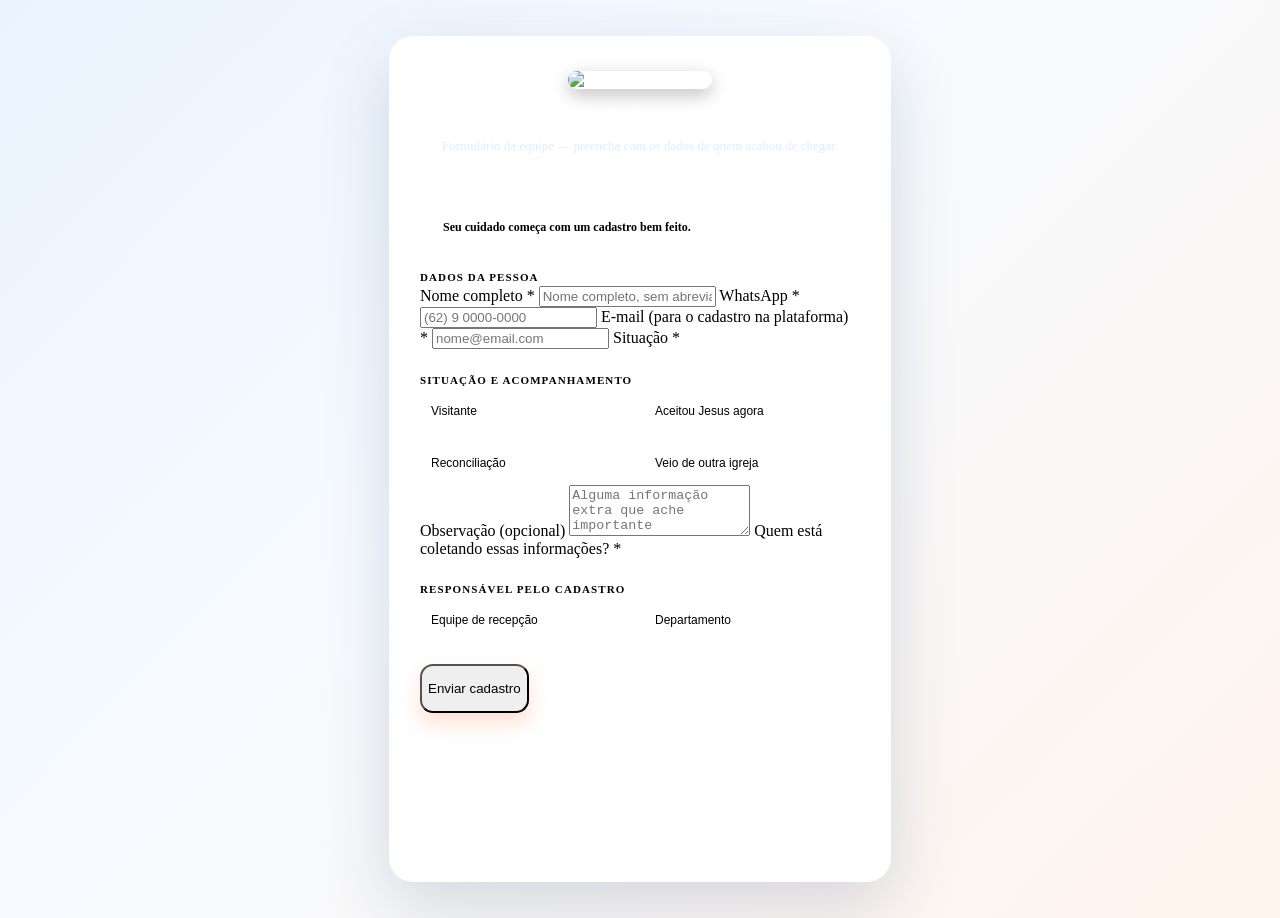
==== cadastro.html @ f59dc54d "Melhora visual do cadastro e painel" ====
<!DOCTYPE html>
<html lang="pt-BR">
<head>
<meta charset="UTF-8">
<meta name="viewport" content="width=device-width, initial-scale=1.0">
<title>Cadastro — AD Rio Verde</title>
<link rel="preconnect" href="https://fonts.googleapis.com">
<link href="https://fonts.googleapis.com/css2?family=Sora:wght@600;700;800&family=Inter:wght@400;500;600;700&display=swap" rel="stylesheet">
<link rel="stylesheet" href="https://cdnjs.cloudflare.com/ajax/libs/tabler-icons/2.44.0/iconfont/tabler-icons.min.css">
<link rel="stylesheet" href="styles.css">
<style>
  body{display:flex;justify-content:center;background:linear-gradient(135deg,#eaf3ff 0%,#f7fbff 42%,#fff4ed 100%);padding:28px 16px;}
  .wrap{max-width:500px;width:100%;min-height:calc(100vh - 56px);background:#fff;border:1px solid rgba(255,255,255,.86);border-radius:24px;overflow:hidden;box-shadow:0 24px 70px rgba(10,45,89,.16);}
  .hero{
    background:linear-gradient(145deg,#082d5b 0%,var(--blue-600) 55%,#218dea 100%);
    padding:34px 30px 27px;color:#fff;text-align:center;position:relative;overflow:hidden;
  }
  .hero:before,.hero:after{content:'';position:absolute;border-radius:50%;background:rgba(255,255,255,.09);pointer-events:none;}
  .hero:before{width:220px;height:220px;right:-105px;top:-115px}.hero:after{width:145px;height:145px;left:-78px;bottom:-105px}
  .hero > *{position:relative;z-index:1}
  .hero img{width:56px;height:56px;border-radius:16px;margin-bottom:14px;box-shadow:0 6px 18px rgba(0,0,0,.25);}
  .hero h1{font-size:22px;margin:0 0 7px;font-weight:800;letter-spacing:-.03em;}
  .hero p{margin:0;font-size:13px;color:#DCEEFF;line-height:1.5;}
  .form-area{padding:26px 30px 34px;}
  .form-intro{display:flex;align-items:center;gap:10px;padding:11px 13px;border-radius:12px;background:var(--blue-50);color:var(--blue-700);font-size:12px;font-weight:600;margin-bottom:22px;}.form-intro i{font-size:18px;color:var(--blue-500)}
  .form-section{font-size:11px;font-weight:800;letter-spacing:.1em;text-transform:uppercase;color:var(--blue-600);margin:25px 0 3px;display:flex;align-items:center;gap:8px;}.form-section:after{content:'';height:1px;background:var(--line);flex:1}
  .conditional{border-left:3px solid var(--blue-400);padding:2px 0 2px 13px;margin-top:12px;background:linear-gradient(90deg,var(--blue-50),transparent);border-radius:2px;}
  .success{display:none;text-align:center;padding:60px 26px;}
  .success .ic{
    width:74px;height:74px;border-radius:50%;background:var(--green-100);color:var(--green);
    display:flex;align-items:center;justify-content:center;font-size:34px;margin:0 auto 18px;
  }
  .success h2{margin:0 0 8px;font-size:22px;}
  .success p{color:var(--muted);font-size:13.5px;margin:0 0 24px;}
  .seg{display:grid;grid-template-columns:repeat(2,minmax(0,1fr));gap:8px;background:transparent;padding:0;}
  .seg button{min-height:44px;justify-content:flex-start;text-align:left;background:#fff;border:1px solid var(--line);color:var(--ink-soft);box-shadow:none;font-size:12px;padding:9px 11px;}.seg button:hover{border-color:var(--blue-400);background:var(--blue-50)}.seg button.active{background:var(--blue-600);border-color:var(--blue-600);color:#fff;box-shadow:0 6px 14px rgba(11,79,168,.2)}
  .field-row-2{gap:12px}.field-row-2 > div{min-width:0}.form-area .btn-ember{min-height:49px;border-radius:13px;box-shadow:0 10px 20px rgba(255,122,61,.24)}
  @media(max-width:560px){body{padding:0;background:#fff}.wrap{min-height:100vh;border-radius:0;border:0;box-shadow:none}.hero{padding:30px 24px 25px}.form-area{padding:23px 20px 32px}.seg{grid-template-columns:1fr}.field-row-2{grid-template-columns:1fr}}
</style>
</head>
<body>
<div class="wrap">
  <div id="formScreen">
    <div class="hero">
      <img src="assets/logo-mark.png" alt="Logo AD Rio Verde">
      <h1>Jornada de recepção</h1>
      <p>Formulário da equipe — preencha com os dados de quem acabou de chegar.</p>
    </div>
    <div class="form-area">
      <div class="form-intro"><i class="ti ti-heart-handshake"></i><span>Seu cuidado começa com um cadastro bem feito.</span></div>
      <div class="form-section">Dados da pessoa</div>
      <label>Nome completo *</label>
      <input type="text" id="nome" placeholder="Nome completo, sem abreviar">
      <label>WhatsApp *</label>
      <input type="tel" id="telefone" placeholder="(62) 9 0000-0000">
      <label>E-mail (para o cadastro na plataforma) *</label>
      <input type="email" id="email" placeholder="nome@email.com">
      <label>Situação *</label>
      <div class="form-section">Situação e acompanhamento</div>
      <div class="seg" id="categoriaSeg">
        <button type="button" data-v="visitante" onclick="setCategoria(this)">Visitante</button>
        <button type="button" data-v="convertido" onclick="setCategoria(this)">Aceitou Jesus agora</button>
        <button type="button" data-v="reconciliado" onclick="setCategoria(this)">Reconciliação</button>
        <button type="button" data-v="novo_membro" onclick="setCategoria(this)">Veio de outra igreja</button>
      </div>
      <div id="wrapComum" style="display:none">
        <div class="field-row-2">
          <div>
            <label>Bairro *</label>
            <input type="text" id="bairro" placeholder="Qual bairro">
          </div>
          <div>
            <label>Idade *</label>
            <input type="number" id="idade" placeholder="Anos" min="0">
          </div>
        </div>
        <label>Estado civil *</label>
        <select id="estadoCivil" onchange="toggleConjugeCampo()">
          <option value="">Selecione</option>
          <option>Solteiro(a)</option>
          <option>Casado(a)</option>
          <option>Divorciado(a)</option>
          <option>Viúvo(a)</option>
        </select>
        <div id="wrapConjuge" style="display:none">
          <label>Nome do cônjuge *</label>
          <input type="text" id="nomeConjuge" placeholder="Nome completo do(a) cônjuge">
        </div>
      </div>
      <div id="wrapReconciliado" style="display:none">
        <label>Em qual igreja aceitou Jesus pela primeira vez? *</label>
        <input type="text" id="igrejaAnterior" placeholder="Nome da igreja">
      </div>
      <div id="wrapNovoMembro" style="display:none">
        <label>Tem carta de transferência? *</label>
        <div class="seg" id="segCarta">
          <button type="button" data-v="Sim" onclick="setSeg('segCarta','temCarta',this)">Sim</button>
          <button type="button" data-v="Não" onclick="setSeg('segCarta','temCarta',this)">Não</button>
        </div>
        <input type="hidden" id="temCarta">
        <div id="wrapFuncao" class="conditional" style="display:none">
          <label>Exercia alguma função ministerial? *</label>
          <input type="text" id="funcaoMinisterial" placeholder="Obreiro, diácono, pastor...">
        </div>
      </div>
      <div id="wrapVisitante" style="display:none">
        <label>Gostaria de participar de um Grupo de Crescimento? *</label>
        <div class="seg" id="segGC">
          <button type="button" data-v="Sim" onclick="setSeg('segGC','quisGC',this)">Sim</button>
          <button type="button" data-v="Não" onclick="setSeg('segGC','quisGC',this)">Não</button>
        </div>
        <input type="hidden" id="quisGC">
      </div>
      <label>Observação (opcional)</label>
      <textarea id="notas" rows="3" placeholder="Alguma informação extra que ache importante registrar..."></textarea>
      <label>Quem está coletando essas informações? *</label>
      <div class="form-section">Responsável pelo cadastro</div>
      <div class="seg" id="segColeta">
        <button type="button" data-v="Equipe de recepção" onclick="setColeta(this)">Equipe de recepção</button>
        <button type="button" data-v="Departamento" onclick="setColeta(this)">Departamento</button>
      </div>
      <input type="hidden" id="quemColeta">
      <div id="wrapDepartamento" class="conditional" style="display:none">
        <label>Qual departamento? *</label>
        <select id="departamento">
          <option value="">Selecione</option>
        </select>
      </div>
      <button class="btn-ember block" style="margin-top:22px" onclick="enviar()">
        <i class="ti ti-send"></i>Enviar cadastro
      </button>
    </div>
  </div>
  <div class="success" id="successScreen">
    <div class="ic"><i class="ti ti-check"></i></div>
    <h2>Cadastro enviado!</h2>
    <p>A pessoa já entrou na jornada certinha.</p>
    <button class="btn-primary block" onclick="novoCadastro()"><i class="ti ti-user-plus"></i>Cadastrar outra pessoa</button>
  </div>
</div>
<div class="toast" id="toast"></div>
<script src="store.js"></script>
<script>
var categoriaAtual = null;
(function(){
  var sel = document.getElementById('departamento');
  var depts = Store.getDepartamentos();
  depts.forEach(function(d){
    var opt = document.createElement('option');
    opt.value = d;
    opt.textContent = d;
    sel.appendChild(opt);
  });
})();
function showToast(msg){
  var t = document.getElementById('toast');
  t.textContent = msg; t.classList.add('show');
  setTimeout(function(){ t.classList.remove('show'); }, 2600);
}
function toggleConjugeCampo(){
  var estadoCivil = document.getElementById('estadoCivil').value;
  var wrap = document.getElementById('wrapConjuge');
  var input = document.getElementById('nomeConjuge');
  var mostrar = estadoCivil === 'Casado(a)';
  wrap.style.display = mostrar ? 'block' : 'none';
  if(!mostrar){ input.value = ''; }
}
function setCategoria(btn){
  document.querySelectorAll('#categoriaSeg button').forEach(function(b){ b.classList.remove('active'); });
  btn.classList.add('active');
  categoriaAtual = btn.dataset.v;
  document.getElementById('wrapComum').style.display = 'block';
  document.getElementById('wrapReconciliado').style.display = categoriaAtual === 'reconciliado' ? 'block' : 'none';
  document.getElementById('wrapNovoMembro').style.display = categoriaAtual === 'novo_membro' ? 'block' : 'none';
  document.getElementById('wrapVisitante').style.display = categoriaAtual === 'visitante' ? 'block' : 'none';
}
function setSeg(groupId, hiddenId, btn){
  document.querySelectorAll('#' + groupId + ' button').forEach(function(b){ b.classList.remove('active'); });
  btn.classList.add('active');
  document.getElementById(hiddenId).value = btn.dataset.v;
  if(hiddenId === 'temCarta'){
    document.getElementById('wrapFuncao').style.display = btn.dataset.v === 'Sim' ? 'block' : 'none';
  }
}
function setColeta(btn){
  document.querySelectorAll('#segColeta button').forEach(function(b){ b.classList.remove('active'); });
  btn.classList.add('active');
  document.getElementById('quemColeta').value = btn.dataset.v;
  document.getElementById('wrapDepartamento').style.display = btn.dataset.v === 'Departamento' ? 'block' : 'none';
}
function enviar(){
  var nome = document.getElementById('nome').value.trim();
  if(!nome){ showToast('Preencha o nome completo.'); return; }
  var telefone = document.getElementById('telefone').value.trim();
  if(!telefone){ showToast('Preencha o WhatsApp.'); return; }
  var email = document.getElementById('email').value.trim();
  if(!email){ showToast('Preencha o e-mail.'); return; }
  if(!categoriaAtual){ showToast('Escolha a situação da pessoa.'); return; }
  var bairro = document.getElementById('bairro').value.trim();
  if(!bairro){ showToast('Preencha o bairro.'); return; }
  var idade = document.getElementById('idade').value.trim();
  if(!idade){ showToast('Preencha a idade.'); return; }
  var estadoCivil = document.getElementById('estadoCivil').value;
  if(!estadoCivil){ showToast('Selecione o estado civil.'); return; }
  var nomeConjuge = document.getElementById('nomeConjuge').value.trim();
  if(estadoCivil === 'Casado(a)' && !nomeConjuge){ showToast('Digite o nome do cônjuge.'); return; }
  if(categoriaAtual === 'reconciliado'){
    var igreja = document.getElementById('igrejaAnterior').value.trim();
    if(!igreja){ showToast('Preencha em qual igreja aceitou Jesus.'); return; }
  }
  if(categoriaAtual === 'novo_membro'){
    var temCarta = document.getElementById('temCarta').value;
    if(!temCarta){ showToast('Selecione se tem carta de transferência.'); return; }
    if(temCarta === 'Sim'){
      var funcao = document.getElementById('funcaoMinisterial').value.trim();
      if(!funcao){ showToast('Preencha a função ministerial.'); return; }
    }
  }
  if(categoriaAtual === 'visitante'){
    var quisGC = document.getElementById('quisGC').value;
    if(!quisGC){ showToast('Selecione se gostaria de participar de um GC.'); return; }
  }
  var quemColeta = document.getElementById('quemColeta').value;
  if(!quemColeta){ showToast('Selecione quem está coletando as informações.'); return; }
  if(quemColeta === 'Departamento'){
    var depto = document.getElementById('departamento').value;
    if(!depto){ showToast('Selecione o departamento.'); return; }
  }
  Store.addPerson({
    nome: nome,
    telefone: telefone,
    email: email,
    bairro: bairro,
    idade: idade,
    estadoCivil: estadoCivil,
    nomeConjuge: nomeConjuge,
    igrejaAnterior: document.getElementById('igrejaAnterior').value.trim(),
    temCarta: document.getElementById('temCarta').value,
    funcaoMinisterial: document.getElementById('funcaoMinisterial').value.trim(),
    quisGC: document.getElementById('quisGC').value,
    notas: document.getElementById('notas').value.trim(),
    quemColeta: quemColeta,
    departamento: document.getElementById('departamento').value,
    stage: categoriaAtual
  });
  document.getElementById('formScreen').style.display = 'none';
  document.getElementById('successScreen').style.display = 'block';
}
function novoCadastro(){
  var ids = ['nome','telefone','email','bairro','idade','igrejaAnterior','funcaoMinisterial','notas'];
  ids.forEach(function(id){ document.getElementById(id).value = ''; });
  document.getElementById('estadoCivil').value = '';
  document.getElementById('nomeConjuge').value = '';
  document.getElementById('temCarta').value = '';
  document.getElementById('quisGC').value = '';
  document.getElementById('quemColeta').value = '';
  document.getElementById('departamento').value = '';
  categoriaAtual = null;
  document.querySelectorAll('.seg button').forEach(function(b){ b.classList.remove('active'); });
  var wraps = ['wrapComum','wrapConjuge','wrapReconciliado','wrapNovoMembro','wrapVisitante','wrapFuncao','wrapDepartamento'];
  wraps.forEach(function(id){ document.getElementById(id).style.display = 'none'; });
  document.getElementById('successScreen').style.display = 'none';
  document.getElementById('formScreen').style.display = 'block';
}
</script>
</body>
</html>
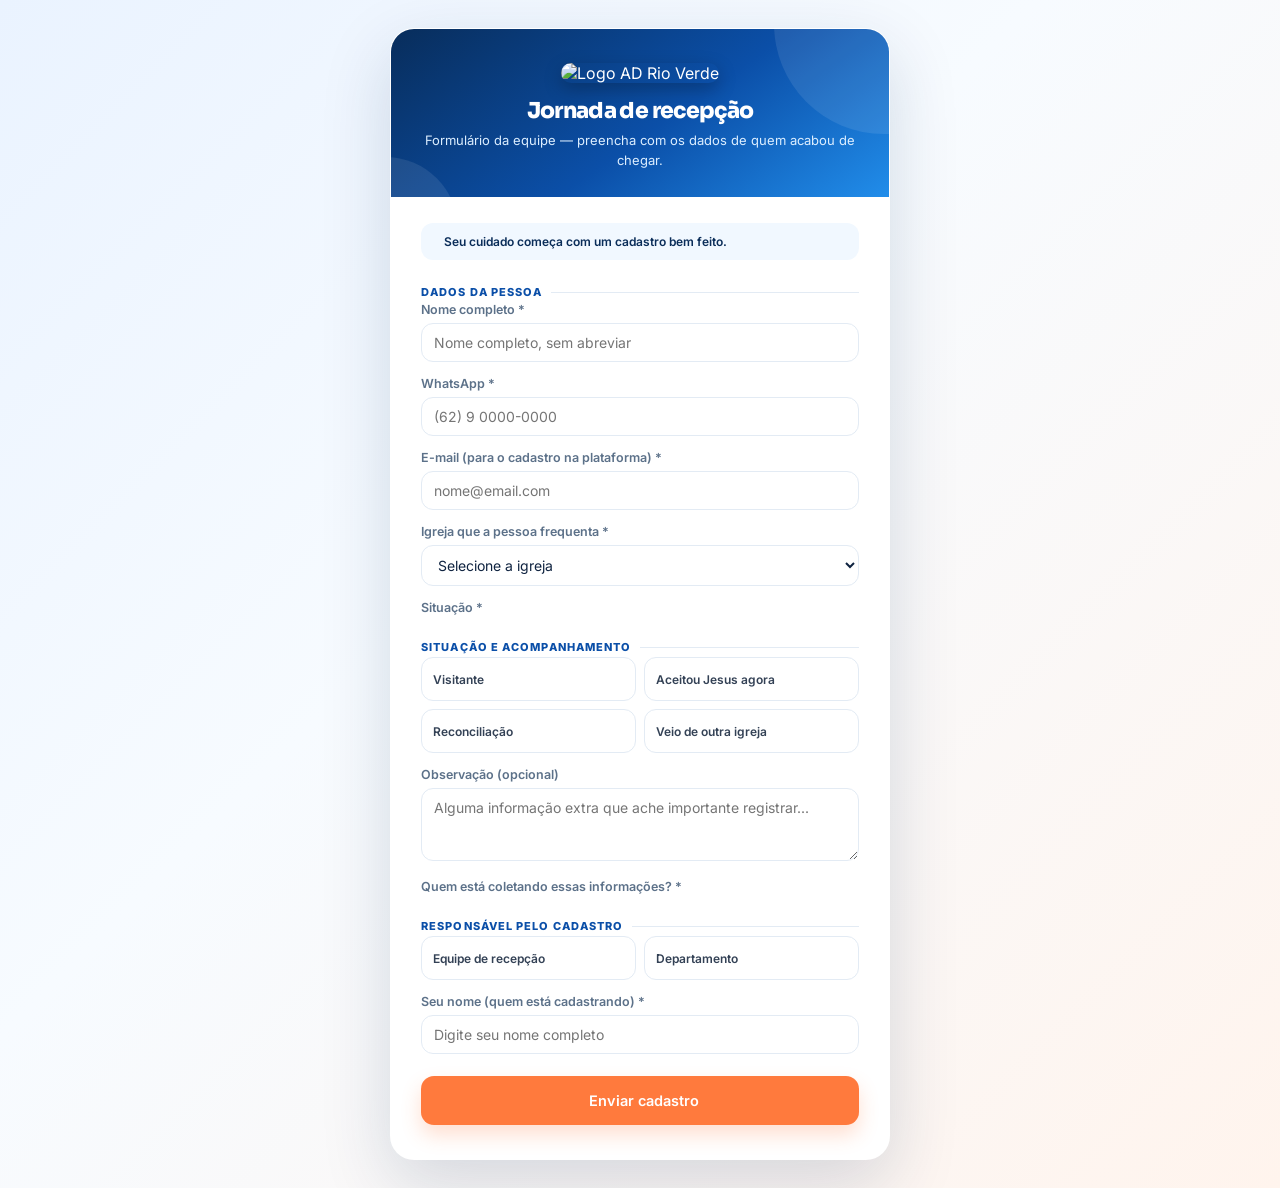
==== commit d04d8705: "Adiciona igreja, cadastrador e exportacao do painel" ====
--- a/cadastro.html
+++ b/cadastro.html
@@ -55,6 +55,53 @@
       <input type="tel" id="telefone" placeholder="(62) 9 0000-0000">
       <label>E-mail (para o cadastro na plataforma) *</label>
       <input type="email" id="email" placeholder="nome@email.com">
+      <label>Igreja que a pessoa frequenta *</label>
+      <select id="congregacao">
+        <option value="">Selecione a igreja</option>
+        <option value="36034">AD | Amorinópolis</option>
+        <option value="36026">AD | Aragarças</option>
+        <option value="36035">AD | Arenópolis</option>
+        <option value="36036">AD | Barra do Garças</option>
+        <option value="36037">AD | Betel</option>
+        <option value="36038">AD | Boa Vista</option>
+        <option value="36039">AD | Bom Jardim</option>
+        <option value="36040">AD | Caiapônia</option>
+        <option value="36041">AD | Canaã</option>
+        <option value="36042">AD | Céu Azul/Girassol</option>
+        <option value="36043">AD | Dona Ilza</option>
+        <option value="36044">AD | Doverlândia</option>
+        <option value="36045">AD | Gameleira 1</option>
+        <option value="36046">AD | Genoveva</option>
+        <option value="36047">AD | Jardim Adriana</option>
+        <option value="36027">AD | Jardim Floresta</option>
+        <option value="36048">AD | Jardim Helena</option>
+        <option value="36049">AD | Lage</option>
+        <option value="36050">AD | Laranjeiras</option>
+        <option value="36051">AD | Maranata</option>
+        <option value="36052">AD | Mariana</option>
+        <option value="36053">AD | Montividu</option>
+        <option value="36054">AD | Morada do Sol</option>
+        <option value="36028">AD | Palestina</option>
+        <option value="36055">AD | Paulo Campos</option>
+        <option value="36056">AD | Piranhas</option>
+        <option value="36057">AD | Planalto Verde</option>
+        <option value="36015">AD | Pontal dos Buritis</option>
+        <option value="36016">AD | Popular</option>
+        <option value="36017">AD | Primavera</option>
+        <option value="36018">AD | Promissão</option>
+        <option value="36019">AD | Recanto do Bosque</option>
+        <option value="36020">AD | Riverlândia</option>
+        <option value="36021">AD | Rondonópolis</option>
+        <option value="36029">AD | Santo Agostinho</option>
+        <option value="36022">AD | Santo Antônio da Barra</option>
+        <option value="36014">AD | Sede</option>
+        <option value="36023">AD | Serra Dourada</option>
+        <option value="36024">AD | Vaianópolis</option>
+        <option value="36025">AD | Veneza</option>
+        <option value="36030">AD | Vila Borges</option>
+        <option value="36031">AD | Vila Maria</option>
+        <option value="36032">AD | Vila Olinda</option>
+      </select>
       <label>Situação *</label>
       <div class="form-section">Situação e acompanhamento</div>
       <div class="seg" id="categoriaSeg">
@@ -120,6 +167,8 @@
         <button type="button" data-v="Departamento" onclick="setColeta(this)">Departamento</button>
       </div>
       <input type="hidden" id="quemColeta">
+      <label>Seu nome (quem está cadastrando) *</label>
+      <input type="text" id="nomeCadastrador" placeholder="Digite seu nome completo">
       <div id="wrapDepartamento" class="conditional" style="display:none">
         <label>Qual departamento? *</label>
         <select id="departamento">
@@ -195,6 +244,8 @@
   if(!telefone){ showToast('Preencha o WhatsApp.'); return; }
   var email = document.getElementById('email').value.trim();
   if(!email){ showToast('Preencha o e-mail.'); return; }
+  var congregacao = document.getElementById('congregacao').value;
+  if(!congregacao){ showToast('Selecione a igreja que a pessoa frequenta.'); return; }
   if(!categoriaAtual){ showToast('Escolha a situação da pessoa.'); return; }
   var bairro = document.getElementById('bairro').value.trim();
   if(!bairro){ showToast('Preencha o bairro.'); return; }
@@ -226,10 +277,13 @@
     var depto = document.getElementById('departamento').value;
     if(!depto){ showToast('Selecione o departamento.'); return; }
   }
+  var nomeCadastrador = document.getElementById('nomeCadastrador').value.trim();
+  if(!nomeCadastrador){ showToast('Digite o nome de quem está cadastrando.'); return; }
   Store.addPerson({
     nome: nome,
     telefone: telefone,
     email: email,
+    congregacao: congregacao,
     bairro: bairro,
     idade: idade,
     estadoCivil: estadoCivil,
@@ -239,6 +293,7 @@
     funcaoMinisterial: document.getElementById('funcaoMinisterial').value.trim(),
     quisGC: document.getElementById('quisGC').value,
     notas: document.getElementById('notas').value.trim(),
+    nomeCadastrador: nomeCadastrador,
     quemColeta: quemColeta,
     departamento: document.getElementById('departamento').value,
     stage: categoriaAtual
@@ -247,8 +302,9 @@
   document.getElementById('successScreen').style.display = 'block';
 }
 function novoCadastro(){
-  var ids = ['nome','telefone','email','bairro','idade','igrejaAnterior','funcaoMinisterial','notas'];
+  var ids = ['nome','telefone','email','bairro','idade','igrejaAnterior','funcaoMinisterial','notas','nomeCadastrador'];
   ids.forEach(function(id){ document.getElementById(id).value = ''; });
+  document.getElementById('congregacao').value = '';
   document.getElementById('estadoCivil').value = '';
   document.getElementById('nomeConjuge').value = '';
   document.getElementById('temCarta').value = '';
--- a/styles.css
+++ b/styles.css
@@ -0,0 +1,1403 @@
+:root {
+  --blue-700: #0A2D59;
+  --blue-600: #0B4FA8;
+  --blue-500: #1279E6;
+  --blue-400: #2CA0FF;
+  --blue-100: #DCEEFF;
+  --blue-50: #F1F8FF;
+  --ember: #FF7A3D;
+  --ember-dark: #C85423;
+  --ember-100: #FFE7DA;
+  --green: #1E9E6B;
+  --green-dark: #146c48;
+  --green-100: #DEF5EA;
+  --ink: #0F2340;
+  --ink-soft: #334155;
+  --muted: #5C7189;
+  --muted-soft: #94a3b8;
+  --line: #E3EBF4;
+  --line-soft: #f1f5f9;
+  --bg: #F5F8FC;
+  --card: #FFFFFF;
+
+  /* Modificadores de elevação e bordas */
+  --r-sm: 8px;
+  --r-md: 12px;
+  --r-lg: 16px;
+  --shadow-xs: 0 2px 4px rgba(15, 35, 64, 0.03);
+  --shadow-sm: 0 6px 16px rgba(15, 35, 64, 0.06);
+  --shadow-lg: 0 16px 32px rgba(15, 35, 64, 0.12);
+  --ease: cubic-bezier(0.16, 1, 0.3, 1);
+}
+
+* {
+  box-sizing: border-box;
+}
+
+body {
+  margin: 0;
+  background: var(--bg);
+  color: var(--ink);
+  font-family: 'Inter', -apple-system, BlinkMacSystemFont, sans-serif;
+  -webkit-font-smoothing: antialiased;
+}
+
+h1, h2, h3, h4, .display {
+  font-family: 'Sora', sans-serif;
+}
+
+a {
+  color: inherit;
+  text-decoration: none;
+}
+
+/* Base de Botões */
+button {
+  font-family: 'Inter', sans-serif;
+  font-weight: 600;
+  font-size: 13.5px;
+  border-radius: var(--r-md);
+  border: 1px solid transparent;
+  padding: 9px 14px;
+  cursor: pointer;
+  display: inline-flex;
+  align-items: center;
+  justify-content: center;
+  gap: 7px;
+  transition: transform 0.08s var(--ease), opacity 0.15s var(--ease), box-shadow 0.15s var(--ease), background-color 0.15s var(--ease);
+}
+
+button:active {
+  transform: scale(0.97);
+}
+
+.btn-primary {
+  background: var(--blue-500);
+  color: #fff;
+  box-shadow: 0 4px 12px rgba(18, 121, 230, 0.25);
+}
+
+.btn-primary:hover {
+  background: var(--blue-600);
+}
+
+.btn-ember {
+  background: var(--ember);
+  color: #fff;
+  box-shadow: 0 4px 12px rgba(255, 122, 61, 0.28);
+}
+
+.btn-ember:hover {
+  background: var(--ember-dark);
+}
+
+.btn-outline {
+  background: #fff;
+  border-color: var(--line);
+  color: var(--ink);
+}
+
+.btn-outline:hover {
+  border-color: var(--blue-400);
+  background: var(--blue-50);
+}
+
+.btn-ghost {
+  background: rgba(255, 255, 255, 0.08);
+  color: #fff;
+  border: 1px solid rgba(255, 255, 255, 0.25);
+}
+
+.btn-ghost:hover {
+  background: rgba(255, 255, 255, 0.16);
+}
+
+.btn-danger {
+  background: #fff;
+  color: #C0392B;
+  border: 1px solid #F3CFC6;
+}
+
+.btn-danger:hover {
+  background: #FDEEEA;
+}
+
+button.block {
+  width: 100%;
+  justify-content: center;
+  padding: 12px 16px;
+  font-size: 14.5px;
+  border-radius: var(--r-md);
+}
+
+/* Overlay de Carregamento */
+@keyframes spin {
+  from { transform: rotate(0deg); }
+  to { transform: rotate(360deg); }
+}
+
+.loading-overlay {
+  position: fixed;
+  inset: 0;
+  background: #fff;
+  display: flex;
+  align-items: center;
+  justify-content: center;
+  z-index: 9999;
+}
+
+.loading-overlay .spin {
+  animation: spin 0.9s linear infinite;
+  display: inline-block;
+}
+
+/* Topbar Premium */
+.topbar {
+  background: linear-gradient(135deg, #081f3d 0%, #0d3d74 36%, #0f5eb3 100%);
+  padding: 20px 24px;
+  color: #fff;
+  box-shadow: 0 8px 24px rgba(7, 28, 56, 0.35);
+  position: relative;
+  z-index: 20;
+  border-bottom: 1px solid rgba(255, 255, 255, 0.12);
+}
+
+.topbar-inner {
+  max-width: 1080px;
+  margin: 0 auto;
+  display: flex;
+  align-items: center;
+  gap: 14px;
+  flex-wrap: wrap;
+}
+
+.topbar img {
+  width: 42px;
+  height: 42px;
+  border-radius: 13px;
+  box-shadow: 0 4px 14px rgba(0, 0, 0, 0.25);
+  background: rgba(255, 255, 255, 0.08);
+  padding: 4px;
+}
+
+.topbar h1 {
+  font-size: 17.5px;
+  margin: 0;
+  font-weight: 800;
+  color: #ffffff;
+  letter-spacing: 0.01em;
+}
+
+.topbar .sub {
+  font-size: 12px;
+  color: #e7f3ff;
+  margin: 2px 0 0;
+  opacity: 0.96;
+}
+
+.topbar .spacer {
+  flex: 1;
+}
+
+.topbar select {
+  width: auto;
+  background: rgba(255, 255, 255, 0.10);
+  color: #fff;
+  border: 1px solid rgba(255, 255, 255, 0.28);
+  font-size: 12.5px;
+  padding: 9px 12px;
+  font-weight: 600;
+  box-shadow: inset 0 0 0 1px rgba(255, 255, 255, 0.08);
+  border-radius: var(--r-md);
+  outline: none;
+}
+
+.topbar select option {
+  color: var(--ink);
+  background: #fff;
+}
+
+.topbar-actions {
+  display: flex;
+  gap: 8px;
+  flex-wrap: wrap;
+}
+
+/* Busca Global */
+.search-wrap {
+  position: relative;
+  max-width: 1080px;
+  margin: 16px auto 0;
+  padding: 0 24px;
+}
+
+.search-box {
+  position: relative;
+}
+
+.search-box i {
+  position: absolute;
+  left: 15px;
+  top: 50%;
+  transform: translateY(-50%);
+  color: var(--muted-soft);
+  font-size: 16px;
+}
+
+.search-box input {
+  padding-left: 40px;
+  background: #fff;
+  box-shadow: var(--shadow-xs);
+}
+
+.search-results {
+  position: absolute;
+  top: calc(100% + 6px);
+  left: 24px;
+  right: 24px;
+  background: #fff;
+  border: 1px solid var(--line);
+  border-radius: var(--r-md);
+  box-shadow: var(--shadow-lg);
+  z-index: 40;
+  display: none;
+  overflow: hidden;
+  max-height: 340px;
+  overflow-y: auto;
+}
+
+.search-item {
+  display: flex;
+  align-items: center;
+  gap: 10px;
+  padding: 10px 14px;
+  cursor: pointer;
+  transition: background 0.12s var(--ease);
+}
+
+.search-item:hover {
+  background: var(--blue-50);
+}
+
+.search-item .info strong {
+  display: block;
+  font-size: 13px;
+}
+
+.search-item .info small {
+  display: block;
+  font-size: 11px;
+  color: var(--muted);
+}
+
+.search-empty {
+  padding: 16px;
+  text-align: center;
+  font-size: 12.5px;
+  color: var(--muted);
+}
+
+/* Estrutura Container & Abas */
+.container {
+  max-width: 1080px;
+  margin: 0 auto;
+  padding: 20px 24px 64px;
+}
+
+.screen-tabs {
+  display: flex;
+  gap: 8px;
+  flex-wrap: wrap;
+  margin: 18px auto 0;
+  max-width: 1080px;
+  padding: 0 24px;
+}
+
+.screen-tab {
+  padding: 10px 18px;
+  border-radius: 999px;
+  background: #fff;
+  border: 1px solid var(--line);
+  color: var(--muted);
+  box-shadow: var(--shadow-xs);
+  font-weight: 600;
+}
+
+.screen-tab.active {
+  background: var(--blue-600);
+  color: #fff;
+  border-color: var(--blue-600);
+  box-shadow: 0 8px 18px rgba(11, 79, 168, 0.22);
+}
+
+.screen-panel {
+  display: none;
+}
+
+.screen-panel.active {
+  display: block;
+}
+
+/* Link Cards */
+.link-cards {
+  display: grid;
+  grid-template-columns: repeat(auto-fit, minmax(280px, 1fr));
+  gap: 12px;
+  margin-bottom: 26px;
+}
+
+.link-card {
+  display: flex;
+  align-items: center;
+  gap: 13px;
+  background: var(--card);
+  border: 1px solid var(--line);
+  border-radius: var(--r-lg);
+  padding: 15px 16px;
+  box-shadow: var(--shadow-xs);
+  transition: box-shadow 0.18s var(--ease), transform 0.18s var(--ease);
+}
+
+.link-card:hover {
+  box-shadow: var(--shadow-sm);
+  transform: translateY(-1px);
+}
+
+.link-card .ic {
+  width: 40px;
+  height: 40px;
+  border-radius: 12px;
+  flex-shrink: 0;
+  display: flex;
+  align-items: center;
+  justify-content: center;
+  font-size: 19px;
+}
+
+.link-card .txt {
+  flex: 1;
+  min-width: 0;
+}
+
+.link-card .txt strong {
+  font-size: 13.5px;
+  font-weight: 700;
+}
+
+.link-card .txt p {
+  margin: 2px 0 0;
+  font-size: 11.5px;
+  color: var(--muted);
+}
+
+.link-card .link-url {
+  font-size: 10.5px;
+  color: var(--blue-600);
+  word-break: break-all;
+  background: var(--blue-50);
+  padding: 5px 9px;
+  border-radius: 7px;
+  margin-top: 6px;
+  font-weight: 600;
+}
+
+.section-label {
+  font-size: 11px;
+  font-weight: 700;
+  text-transform: uppercase;
+  letter-spacing: 0.09em;
+  color: var(--muted);
+  margin: 0 0 12px;
+  display: flex;
+  align-items: center;
+  gap: 9px;
+}
+
+.section-label::after {
+  content: '';
+  flex: 1;
+  height: 1px;
+  background: var(--line);
+}
+
+/* Dashboard Shell */
+.dashboard-shell {
+  margin-bottom: 30px;
+}
+
+.dashboard-header {
+  display: flex;
+  align-items: flex-end;
+  justify-content: space-between;
+  gap: 12px;
+  margin-bottom: 16px;
+  flex-wrap: wrap;
+}
+
+.dashboard-header h2 {
+  margin: 0;
+  font-size: 19px;
+}
+
+.eyebrow {
+  margin: 0 0 3px;
+  font-size: 11px;
+  font-weight: 700;
+  text-transform: uppercase;
+  letter-spacing: 0.08em;
+  color: var(--ember-dark);
+}
+
+.period-toggle {
+  display: inline-flex;
+  background: #fff;
+  border: 1px solid var(--line);
+  border-radius: 999px;
+  padding: 3px;
+  gap: 2px;
+  box-shadow: var(--shadow-xs);
+}
+
+.period-toggle button {
+  padding: 6px 13px;
+  font-size: 11.5px;
+  border-radius: 999px;
+  background: transparent;
+  color: var(--muted);
+  box-shadow: none;
+}
+
+.period-toggle button.active {
+  background: var(--blue-600);
+  color: #fff;
+  box-shadow: 0 3px 8px rgba(11, 79, 168, 0.25);
+}
+
+.stats-grid {
+  display: grid;
+  grid-template-columns: repeat(auto-fit, minmax(190px, 1fr));
+  gap: 12px;
+  margin-bottom: 14px;
+}
+
+.stat-card {
+  background: #fff;
+  border: 1px solid var(--line);
+  border-radius: var(--r-lg);
+  padding: 16px;
+  display: flex;
+  gap: 13px;
+  align-items: flex-start;
+  box-shadow: var(--shadow-xs);
+  transition: box-shadow 0.18s var(--ease), transform 0.18s var(--ease);
+}
+
+.stat-card:hover {
+  box-shadow: var(--shadow-sm);
+  transform: translateY(-1px);
+}
+
+.stat-icon {
+  width: 40px;
+  height: 40px;
+  border-radius: 12px;
+  display: flex;
+  align-items: center;
+  justify-content: center;
+  font-size: 19px;
+  flex-shrink: 0;
+}
+
+.stat-meta {
+  flex: 1;
+  min-width: 0;
+}
+
+.stat-meta > span {
+  display: block;
+  font-size: 11px;
+  color: var(--muted);
+  font-weight: 600;
+}
+
+.stat-meta strong {
+  display: block;
+  font-size: 25px;
+  line-height: 1.15;
+  margin: 3px 0 6px;
+  font-family: 'Sora', sans-serif;
+}
+
+.stat-trend {
+  display: inline-flex;
+  align-items: center;
+  gap: 4px;
+  padding: 3px 8px;
+  border-radius: 999px;
+  font-size: 10px;
+  font-weight: 700;
+}
+
+.stat-trend.up {
+  background: var(--green-100);
+  color: var(--green-dark);
+}
+
+.stat-trend.down {
+  background: #FDEAEA;
+  color: #C0392B;
+}
+
+.stat-trend.neutral {
+  background: var(--blue-50);
+  color: var(--blue-600);
+}
+
+.dashboard-grid {
+  display: grid;
+  grid-template-columns: repeat(auto-fit, minmax(260px, 1fr));
+  gap: 14px;
+}
+
+.panel {
+  background: #fff;
+  border: 1px solid var(--line);
+  border-radius: var(--r-lg);
+  padding: 18px;
+  box-shadow: var(--shadow-xs);
+}
+
+.panel-head {
+  display: flex;
+  align-items: center;
+  justify-content: space-between;
+  margin-bottom: 14px;
+}
+
+.panel-head h3 {
+  margin: 0;
+  font-size: 13.5px;
+  font-weight: 700;
+}
+
+/* Gráfico Donut */
+.donut-wrap {
+  position: relative;
+  width: 132px;
+  height: 132px;
+  margin: 4px auto 6px;
+}
+
+.donut-center {
+  position: absolute;
+  inset: 0;
+  display: flex;
+  flex-direction: column;
+  align-items: center;
+  justify-content: center;
+}
+
+.donut-center strong {
+  font-size: 22px;
+  font-family: 'Sora', sans-serif;
+  line-height: 1;
+}
+
+.donut-center span {
+  font-size: 9.5px;
+  color: var(--muted);
+  text-transform: uppercase;
+  letter-spacing: 0.05em;
+  margin-top: 3px;
+}
+
+.donut-legend {
+  display: flex;
+  flex-direction: column;
+  gap: 9px;
+  margin-top: 8px;
+}
+
+.donut-legend-item {
+  display: flex;
+  align-items: center;
+  gap: 9px;
+  font-size: 12.5px;
+  cursor: pointer;
+  padding: 5px 6px;
+  border-radius: 8px;
+  transition: background 0.12s var(--ease);
+}
+
+.donut-legend-item:hover {
+  background: var(--bg);
+}
+
+.donut-legend-item .dot {
+  width: 9px;
+  height: 9px;
+  border-radius: 50%;
+  flex-shrink: 0;
+}
+
+.donut-legend-item .lbl {
+  flex: 1;
+  color: var(--ink-soft);
+  font-weight: 600;
+}
+
+.donut-legend-item .val {
+  font-weight: 800;
+  color: var(--ink);
+  font-family: 'Sora', sans-serif;
+}
+
+/* Funil de Etapas */
+.funnel-list {
+  display: flex;
+  flex-direction: column;
+  gap: 11px;
+}
+
+.funnel-item {
+  display: grid;
+  grid-template-columns: 96px 1fr 30px;
+  gap: 10px;
+  align-items: center;
+  cursor: pointer;
+}
+
+.funnel-label {
+  font-size: 11.5px;
+  color: var(--ink-soft);
+  font-weight: 600;
+}
+
+.funnel-track {
+  height: 9px;
+  background: var(--bg);
+  border-radius: 999px;
+  overflow: hidden;
+}
+
+.funnel-bar {
+  height: 100%;
+  border-radius: 999px;
+  background: linear-gradient(90deg, var(--blue-500), var(--blue-400));
+  transition: width 0.5s var(--ease);
+}
+
+.funnel-bar.ember {
+  background: linear-gradient(90deg, var(--ember-dark), var(--ember));
+}
+
+.funnel-bar.green {
+  background: linear-gradient(90deg, var(--green-dark), var(--green));
+}
+
+.funnel-qty {
+  font-size: 12px;
+  font-weight: 800;
+  color: var(--ink);
+  text-align: right;
+  font-family: 'Sora', sans-serif;
+}
+
+/* Feed de Atividade */
+.activity-list {
+  display: flex;
+  flex-direction: column;
+  gap: 9px;
+  max-height: 270px;
+  overflow-y: auto;
+}
+
+.activity-item {
+  display: flex;
+  align-items: center;
+  gap: 10px;
+  padding: 10px;
+  border-radius: var(--r-sm);
+  background: var(--bg);
+  cursor: pointer;
+  transition: background 0.12s var(--ease);
+}
+
+.activity-item:hover {
+  background: var(--blue-50);
+}
+
+.activity-item .info {
+  flex: 1;
+  min-width: 0;
+}
+
+.activity-item .info strong {
+  display: block;
+  font-size: 12.5px;
+}
+
+.activity-item .info small {
+  display: block;
+  font-size: 11px;
+  color: var(--muted);
+  margin-top: 1px;
+}
+
+.mini-pill {
+  font-size: 10px;
+  font-weight: 700;
+  padding: 4px 9px;
+  border-radius: 99px;
+  background: var(--blue-100);
+  color: var(--blue-600);
+  white-space: nowrap;
+}
+
+.mini-pill.green {
+  background: var(--green-100);
+  color: var(--green-dark);
+}
+
+/* Quadro de Acompanhamento */
+.attendance-board {
+  display: grid;
+  grid-template-columns: repeat(auto-fit, minmax(220px, 1fr));
+  gap: 12px;
+}
+
+.attendance-card {
+  background: #fff;
+  border: 1px solid var(--line);
+  border-radius: var(--r-lg);
+  padding: 16px;
+  box-shadow: var(--shadow-xs);
+}
+
+.attendance-header {
+  display: flex;
+  align-items: center;
+  justify-content: space-between;
+  margin-bottom: 12px;
+}
+
+.attendance-header h3 {
+  margin: 0;
+  font-size: 14px;
+}
+
+.attendance-count {
+  display: inline-flex;
+  align-items: center;
+  justify-content: center;
+  min-width: 28px;
+  height: 28px;
+  border-radius: 999px;
+  background: var(--blue-50);
+  color: var(--blue-600);
+  font-weight: 800;
+  font-size: 12px;
+}
+
+.attendance-list {
+  display: flex;
+  flex-direction: column;
+  gap: 8px;
+}
+
+.attendance-item {
+  display: flex;
+  align-items: center;
+  gap: 10px;
+  padding: 8px 0;
+  border-bottom: 1px solid var(--line);
+  cursor: pointer;
+}
+
+.attendance-item:last-child {
+  border-bottom: none;
+}
+
+.attendance-item .info {
+  flex: 1;
+  min-width: 0;
+}
+
+.attendance-item .info strong {
+  display: block;
+  font-size: 12.5px;
+}
+
+.attendance-item .info small {
+  display: block;
+  font-size: 11px;
+  color: var(--muted);
+}
+
+/* Grid de Etapas / Cards de Estágio */
+.stage-grid {
+  display: grid;
+  grid-template-columns: repeat(auto-fill, minmax(200px, 1fr));
+  gap: 12px;
+  margin-bottom: 30px;
+}
+
+.stage-card {
+  background: var(--card);
+  border: 1px solid var(--line);
+  border-radius: var(--r-lg);
+  padding: 16px;
+  cursor: pointer;
+  transition: border-color 0.18s var(--ease), box-shadow 0.18s var(--ease), transform 0.18s var(--ease);
+  position: relative;
+  box-shadow: var(--shadow-xs);
+}
+
+.stage-card:hover {
+  border-color: var(--blue-400);
+  box-shadow: var(--shadow-md);
+  transform: translateY(-2px);
+}
+
+.stage-card .eyebrow-step {
+  font-size: 10px;
+  font-weight: 800;
+  letter-spacing: 0.08em;
+  color: var(--ember-dark);
+  text-transform: uppercase;
+  margin: 0 0 8px;
+  display: block;
+}
+
+.stage-card .ic {
+  width: 38px;
+  height: 38px;
+  border-radius: 11px;
+  margin-bottom: 10px;
+  display: flex;
+  align-items: center;
+  justify-content: center;
+  font-size: 18px;
+}
+
+.stage-card .ic.blue {
+  background: var(--blue-100);
+  color: var(--blue-600);
+}
+
+.stage-card .ic.ember {
+  background: var(--ember-100);
+  color: var(--ember-dark);
+}
+
+.stage-card .ic.green {
+  background: var(--green-100);
+  color: var(--green);
+}
+
+.stage-card h3 {
+  font-size: 14.5px;
+  margin: 0;
+  font-weight: 700;
+}
+
+.stage-card .desc {
+  font-size: 11px;
+  color: var(--muted);
+  margin: 2px 0 10px;
+  line-height: 1.4;
+}
+
+.stage-card .count {
+  font-size: 22px;
+  font-weight: 800;
+  font-family: 'Sora', sans-serif;
+}
+
+.stage-card .count-label {
+  font-size: 10.5px;
+  color: var(--muted);
+}
+
+.stage-card .resp {
+  font-size: 10.5px;
+  color: var(--muted);
+  margin-top: 8px;
+  padding-top: 8px;
+  border-top: 1px solid var(--line-soft);
+}
+
+.stage-card .sub-indicator {
+  position: absolute;
+  top: 16px;
+  right: 16px;
+  font-size: 14px;
+  color: var(--ember);
+}
+
+.stage-list-toolbar {
+  display: flex;
+  gap: 8px;
+  margin-bottom: 10px;
+}
+
+.stage-list-toolbar select {
+  font-size: 12.5px;
+  padding: 9px 10px;
+  border-radius: var(--r-md);
+  border: 1px solid var(--line);
+  outline: none;
+}
+
+.stage-list-item {
+  display: flex;
+  align-items: center;
+  gap: 10px;
+  padding: 12px 0;
+  cursor: pointer;
+  border-bottom: 1px solid var(--line);
+  transition: background 0.12s var(--ease);
+}
+
+.stage-list-item:hover {
+  background: var(--blue-50);
+  margin: 0 -12px;
+  padding: 12px 12px;
+  border-radius: 10px;
+}
+
+.stage-list-item .info {
+  flex: 1;
+  min-width: 0;
+}
+
+.stage-list-item .info strong {
+  font-size: 13px;
+  display: block;
+}
+
+.stage-list-item .info small {
+  font-size: 11px;
+  color: var(--muted);
+}
+
+/* Modais e Detalhes da Pessoa */
+.overlay {
+  position: fixed;
+  inset: 0;
+  background: rgba(10, 20, 35, 0.5);
+  display: none;
+  align-items: center;
+  justify-content: center;
+  padding: 18px;
+  z-index: 60;
+  backdrop-filter: blur(2px);
+}
+
+.overlay.show {
+  display: flex;
+}
+
+.modal {
+  background: #fff;
+  border-radius: 20px;
+  max-width: 460px;
+  width: 100%;
+  max-height: 88vh;
+  overflow-y: auto;
+  padding: 24px;
+  box-shadow: var(--shadow-lg);
+}
+
+.modal-head {
+  display: flex;
+  justify-content: space-between;
+  align-items: flex-start;
+  margin-bottom: 14px;
+}
+
+.modal-head h2 {
+  font-size: 19px;
+  margin: 0;
+  font-weight: 700;
+}
+
+.close-x {
+  width: 30px;
+  height: 30px;
+  border-radius: 50%;
+  flex-shrink: 0;
+  background: var(--blue-50);
+  border: none;
+  color: var(--blue-600);
+  font-size: 19px;
+  line-height: 1;
+  cursor: pointer;
+  padding: 0;
+  display: flex;
+  align-items: center;
+  justify-content: center;
+}
+
+.close-x:hover {
+  background: var(--blue-100);
+}
+
+.detail-field {
+  margin-bottom: 10px;
+}
+
+.detail-field label {
+  font-size: 10.5px;
+  color: var(--muted);
+  margin: 0 0 2px;
+  text-transform: none;
+  letter-spacing: 0;
+  font-weight: 600;
+  display: block;
+}
+
+.detail-field .val {
+  font-size: 13.5px;
+  color: var(--ink);
+  font-weight: 500;
+}
+
+.move-btns {
+  display: flex;
+  gap: 8px;
+  margin-top: 12px;
+}
+
+.move-btns button {
+  flex: 1;
+  justify-content: center;
+  font-size: 12.5px;
+  padding: 10px 10px;
+}
+
+.detail-section {
+  margin-top: 14px;
+  padding-top: 14px;
+  border-top: 1px solid var(--line);
+}
+
+.detail-section h4 {
+  font-size: 11.5px;
+  font-weight: 700;
+  color: var(--muted);
+  margin: 0 0 10px;
+  text-transform: uppercase;
+  letter-spacing: 0.07em;
+}
+
+.api-status {
+  text-align: center;
+  padding: 11px;
+  border-radius: var(--r-sm);
+  background: var(--green-100);
+  color: var(--green-dark);
+  font-size: 12px;
+  font-weight: 700;
+  margin-bottom: 16px;
+}
+
+/* Sub-Funil */
+.subfunnel-bar {
+  display: flex;
+  align-items: center;
+  gap: 10px;
+  margin-bottom: 18px;
+  padding: 12px 16px;
+  background: var(--blue-50);
+  border-radius: 14px;
+}
+
+.subfunnel-bar .back-btn {
+  background: #fff;
+  border: 1px solid var(--line);
+  border-radius: 10px;
+  padding: 8px 12px;
+  font-size: 13px;
+  color: var(--ink);
+  cursor: pointer;
+  display: inline-flex;
+  align-items: center;
+  gap: 6px;
+}
+
+.subfunnel-bar .back-btn:hover {
+  border-color: var(--blue-400);
+}
+
+.subfunnel-bar h3 {
+  margin: 0;
+  font-size: 15px;
+  font-weight: 700;
+  color: var(--ink);
+  flex: 1;
+}
+
+.subfunnel-grid {
+  display: grid;
+  grid-template-columns: repeat(auto-fit, minmax(220px, 1fr));
+  gap: 14px;
+}
+
+.subfunnel-col {
+  background: #fff;
+  border: 1px solid var(--line);
+  border-radius: 16px;
+  padding: 16px;
+}
+
+.subfunnel-col-head {
+  display: flex;
+  align-items: center;
+  gap: 8px;
+  margin-bottom: 12px;
+}
+
+.subfunnel-col-head .ic {
+  width: 32px;
+  height: 32px;
+  border-radius: 10px;
+  background: var(--ember-100);
+  color: var(--ember-dark);
+  display: flex;
+  align-items: center;
+  justify-content: center;
+  font-size: 16px;
+  flex-shrink: 0;
+}
+
+.subfunnel-col-head h4 {
+  margin: 0;
+  font-size: 14px;
+  font-weight: 700;
+}
+
+.subfunnel-col-head .count {
+  font-size: 12px;
+  color: var(--muted);
+  font-weight: 600;
+}
+
+.subfunnel-col-head .desc {
+  font-size: 11px;
+  color: var(--muted);
+  margin-top: 2px;
+}
+
+.subfunnel-person {
+  display: flex;
+  align-items: center;
+  gap: 10px;
+  padding: 10px;
+  border-radius: 12px;
+  background: var(--bg);
+  margin-bottom: 8px;
+  cursor: pointer;
+  transition: background 0.12s;
+}
+
+.subfunnel-person:hover {
+  background: var(--blue-50);
+}
+
+.subfunnel-person .info {
+  flex: 1;
+  min-width: 0;
+}
+
+.subfunnel-person .info strong {
+  font-size: 13px;
+  display: block;
+}
+
+.subfunnel-person .info small {
+  font-size: 11px;
+  color: var(--muted);
+}
+
+.subfunnel-actions {
+  display: flex;
+  gap: 6px;
+  margin-top: 6px;
+}
+
+.subfunnel-actions button {
+  font-size: 11px;
+  padding: 6px 10px;
+  border-radius: 8px;
+  background: #fff;
+  border: 1px solid var(--line);
+  color: var(--muted);
+  cursor: pointer;
+}
+
+.subfunnel-actions button:hover {
+  border-color: var(--blue-400);
+  color: var(--blue-600);
+}
+
+.subfunnel-route-modal {
+  text-align: center;
+  padding: 20px;
+}
+
+.subfunnel-route-modal h3 {
+  font-size: 17px;
+  margin: 0 0 8px;
+}
+
+.subfunnel-route-modal p {
+  font-size: 13px;
+  color: var(--muted);
+  margin: 0 0 20px;
+}
+
+.subfunnel-route-options {
+  display: flex;
+  gap: 12px;
+}
+
+.subfunnel-route-options button {
+  flex: 1;
+  padding: 20px;
+  border-radius: 16px;
+  border: 2px solid var(--line);
+  background: #fff;
+  cursor: pointer;
+  text-align: center;
+  display: flex;
+  flex-direction: column;
+  align-items: center;
+  gap: 8px;
+}
+
+.subfunnel-route-options button:hover {
+  border-color: var(--blue-400);
+  background: var(--blue-50);
+}
+
+.subfunnel-route-options button .ic {
+  width: 44px;
+  height: 44px;
+  border-radius: 12px;
+  background: var(--ember-100);
+  color: var(--ember-dark);
+  display: flex;
+  align-items: center;
+  justify-content: center;
+  font-size: 22px;
+}
+
+.subfunnel-route-options button strong {
+  font-size: 14px;
+}
+
+.subfunnel-route-options button small {
+  font-size: 11px;
+  color: var(--muted);
+}
+
+.agente-field {
+  margin-top: 12px;
+  padding: 12px;
+  background: var(--blue-50);
+  border-radius: 12px;
+}
+
+.agente-field label {
+  margin-top: 0;
+  display: block;
+  font-size: 12px;
+  color: var(--muted);
+  font-weight: 600;
+  margin-bottom: 6px;
+}
+
+/* Form inputs universais no modal */
+input, select, textarea {
+  font-family: 'Inter', sans-serif;
+  font-size: 14px;
+  border: 1.5px solid var(--line);
+  border-radius: var(--r-md);
+  padding: 10px 12px;
+  background: #fff;
+  color: var(--ink);
+  width: 100%;
+  outline: none;
+  transition: all 0.2s var(--ease);
+}
+
+input:focus, select:focus, textarea:focus {
+  border-color: var(--blue-400);
+  box-shadow: 0 0 0 3px var(--blue-100);
+}
+
+label {
+  font-size: 12.5px;
+  color: var(--muted);
+  font-weight: 600;
+  display: block;
+  margin: 14px 0 6px;
+}
+
+label:first-of-type {
+  margin-top: 0;
+}
+
+/* Componentes Genéricos */
+.avatar {
+  border-radius: 50%;
+  object-fit: cover;
+  background: var(--blue-400);
+  color: #fff;
+  display: flex;
+  align-items: center;
+  justify-content: center;
+  font-weight: 700;
+  flex-shrink: 0;
+}
+
+.tag {
+  font-size: 11px;
+  font-weight: 700;
+  padding: 3px 10px;
+  border-radius: 20px;
+  background: var(--blue-100);
+  color: var(--blue-600);
+}
+
+.badge-pending {
+  background: var(--ember-100);
+  color: var(--ember-dark);
+  font-size: 10.5px;
+  font-weight: 700;
+  padding: 3px 9px;
+  border-radius: 20px;
+}
+
+.toast {
+  position: fixed;
+  bottom: 22px;
+  left: 50%;
+  transform: translateX(-50%) translateY(20px);
+  background: var(--ink);
+  color: #fff;
+  padding: 12px 20px;
+  border-radius: 12px;
+  font-size: 13.5px;
+  opacity: 0;
+  transition: opacity 0.2s var(--ease), transform 0.2s var(--ease);
+  z-index: 90;
+  pointer-events: none;
+  box-shadow: var(--shadow-lg);
+}
+
+.toast.show {
+  opacity: 1;
+  transform: translateX(-50%) translateY(0);
+}
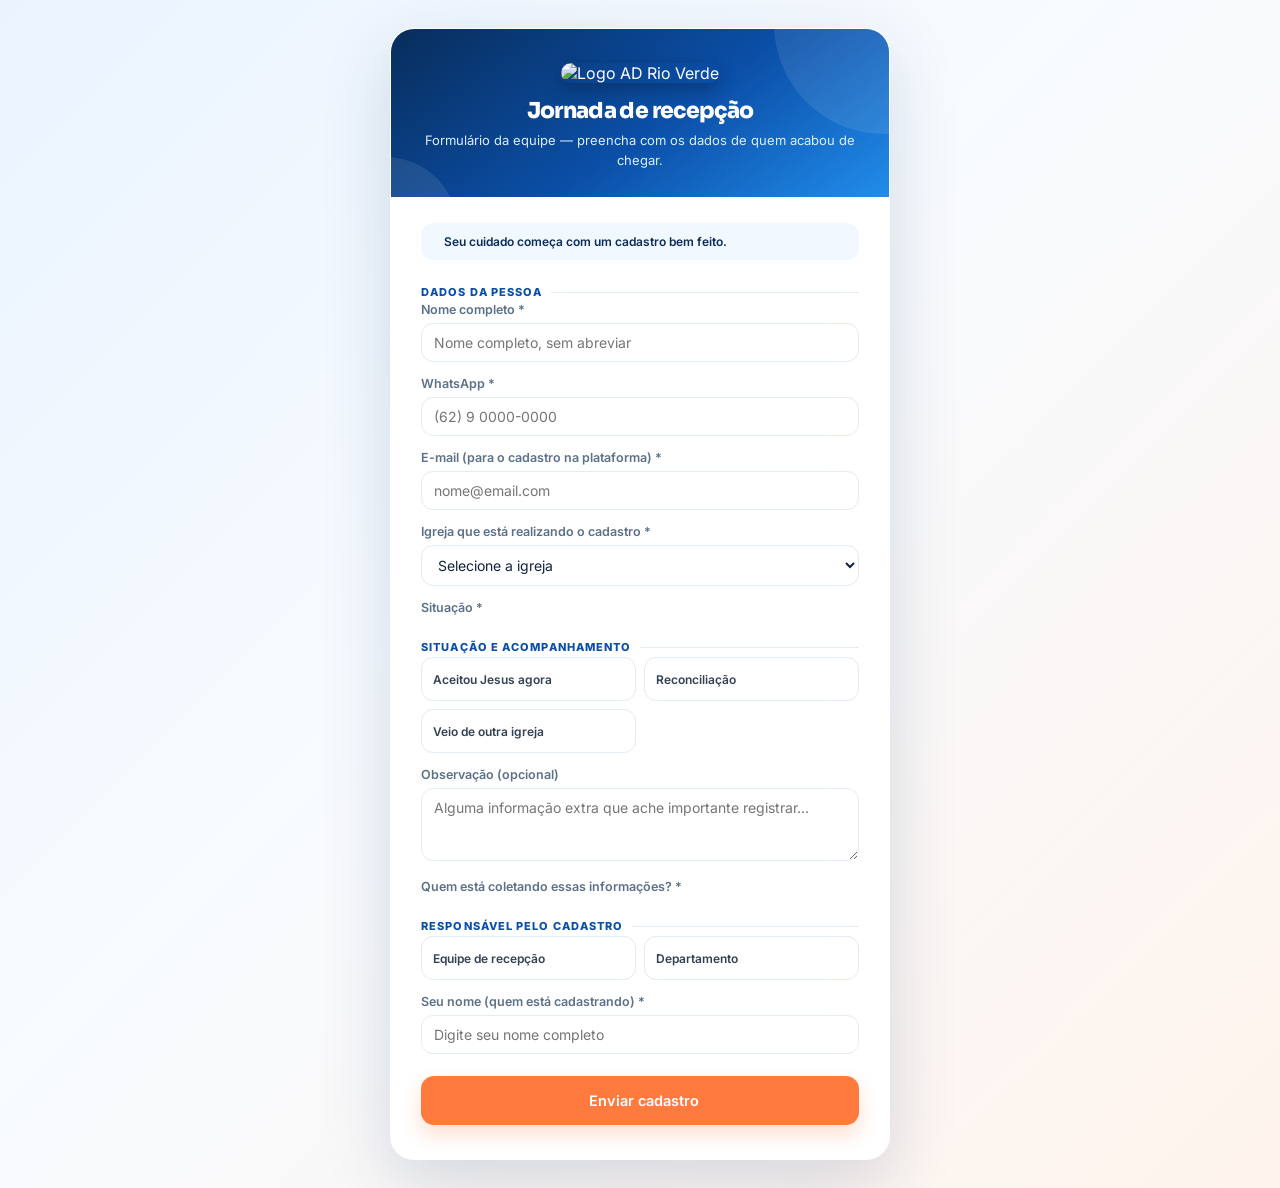
==== commit 5a901f76: "Add files via upload" ====
--- a/cadastro.html
+++ b/cadastro.html
@@ -1,323 +1,370 @@
-<!DOCTYPE html>
-<html lang="pt-BR">
-<head>
-<meta charset="UTF-8">
-<meta name="viewport" content="width=device-width, initial-scale=1.0">
-<title>Cadastro — AD Rio Verde</title>
-<link rel="preconnect" href="https://fonts.googleapis.com">
-<link href="https://fonts.googleapis.com/css2?family=Sora:wght@600;700;800&family=Inter:wght@400;500;600;700&display=swap" rel="stylesheet">
-<link rel="stylesheet" href="https://cdnjs.cloudflare.com/ajax/libs/tabler-icons/2.44.0/iconfont/tabler-icons.min.css">
-<link rel="stylesheet" href="styles.css">
-<style>
-  body{display:flex;justify-content:center;background:linear-gradient(135deg,#eaf3ff 0%,#f7fbff 42%,#fff4ed 100%);padding:28px 16px;}
-  .wrap{max-width:500px;width:100%;min-height:calc(100vh - 56px);background:#fff;border:1px solid rgba(255,255,255,.86);border-radius:24px;overflow:hidden;box-shadow:0 24px 70px rgba(10,45,89,.16);}
-  .hero{
-    background:linear-gradient(145deg,#082d5b 0%,var(--blue-600) 55%,#218dea 100%);
-    padding:34px 30px 27px;color:#fff;text-align:center;position:relative;overflow:hidden;
-  }
-  .hero:before,.hero:after{content:'';position:absolute;border-radius:50%;background:rgba(255,255,255,.09);pointer-events:none;}
-  .hero:before{width:220px;height:220px;right:-105px;top:-115px}.hero:after{width:145px;height:145px;left:-78px;bottom:-105px}
-  .hero > *{position:relative;z-index:1}
-  .hero img{width:56px;height:56px;border-radius:16px;margin-bottom:14px;box-shadow:0 6px 18px rgba(0,0,0,.25);}
-  .hero h1{font-size:22px;margin:0 0 7px;font-weight:800;letter-spacing:-.03em;}
-  .hero p{margin:0;font-size:13px;color:#DCEEFF;line-height:1.5;}
-  .form-area{padding:26px 30px 34px;}
-  .form-intro{display:flex;align-items:center;gap:10px;padding:11px 13px;border-radius:12px;background:var(--blue-50);color:var(--blue-700);font-size:12px;font-weight:600;margin-bottom:22px;}.form-intro i{font-size:18px;color:var(--blue-500)}
-  .form-section{font-size:11px;font-weight:800;letter-spacing:.1em;text-transform:uppercase;color:var(--blue-600);margin:25px 0 3px;display:flex;align-items:center;gap:8px;}.form-section:after{content:'';height:1px;background:var(--line);flex:1}
-  .conditional{border-left:3px solid var(--blue-400);padding:2px 0 2px 13px;margin-top:12px;background:linear-gradient(90deg,var(--blue-50),transparent);border-radius:2px;}
-  .success{display:none;text-align:center;padding:60px 26px;}
-  .success .ic{
-    width:74px;height:74px;border-radius:50%;background:var(--green-100);color:var(--green);
-    display:flex;align-items:center;justify-content:center;font-size:34px;margin:0 auto 18px;
-  }
-  .success h2{margin:0 0 8px;font-size:22px;}
-  .success p{color:var(--muted);font-size:13.5px;margin:0 0 24px;}
-  .seg{display:grid;grid-template-columns:repeat(2,minmax(0,1fr));gap:8px;background:transparent;padding:0;}
-  .seg button{min-height:44px;justify-content:flex-start;text-align:left;background:#fff;border:1px solid var(--line);color:var(--ink-soft);box-shadow:none;font-size:12px;padding:9px 11px;}.seg button:hover{border-color:var(--blue-400);background:var(--blue-50)}.seg button.active{background:var(--blue-600);border-color:var(--blue-600);color:#fff;box-shadow:0 6px 14px rgba(11,79,168,.2)}
-  .field-row-2{gap:12px}.field-row-2 > div{min-width:0}.form-area .btn-ember{min-height:49px;border-radius:13px;box-shadow:0 10px 20px rgba(255,122,61,.24)}
-  @media(max-width:560px){body{padding:0;background:#fff}.wrap{min-height:100vh;border-radius:0;border:0;box-shadow:none}.hero{padding:30px 24px 25px}.form-area{padding:23px 20px 32px}.seg{grid-template-columns:1fr}.field-row-2{grid-template-columns:1fr}}
-</style>
-</head>
-<body>
-<div class="wrap">
-  <div id="formScreen">
-    <div class="hero">
-      <img src="assets/logo-mark.png" alt="Logo AD Rio Verde">
-      <h1>Jornada de recepção</h1>
-      <p>Formulário da equipe — preencha com os dados de quem acabou de chegar.</p>
-    </div>
-    <div class="form-area">
-      <div class="form-intro"><i class="ti ti-heart-handshake"></i><span>Seu cuidado começa com um cadastro bem feito.</span></div>
-      <div class="form-section">Dados da pessoa</div>
-      <label>Nome completo *</label>
-      <input type="text" id="nome" placeholder="Nome completo, sem abreviar">
-      <label>WhatsApp *</label>
-      <input type="tel" id="telefone" placeholder="(62) 9 0000-0000">
-      <label>E-mail (para o cadastro na plataforma) *</label>
-      <input type="email" id="email" placeholder="nome@email.com">
-      <label>Igreja que a pessoa frequenta *</label>
-      <select id="congregacao">
-        <option value="">Selecione a igreja</option>
-        <option value="36034">AD | Amorinópolis</option>
-        <option value="36026">AD | Aragarças</option>
-        <option value="36035">AD | Arenópolis</option>
-        <option value="36036">AD | Barra do Garças</option>
-        <option value="36037">AD | Betel</option>
-        <option value="36038">AD | Boa Vista</option>
-        <option value="36039">AD | Bom Jardim</option>
-        <option value="36040">AD | Caiapônia</option>
-        <option value="36041">AD | Canaã</option>
-        <option value="36042">AD | Céu Azul/Girassol</option>
-        <option value="36043">AD | Dona Ilza</option>
-        <option value="36044">AD | Doverlândia</option>
-        <option value="36045">AD | Gameleira 1</option>
-        <option value="36046">AD | Genoveva</option>
-        <option value="36047">AD | Jardim Adriana</option>
-        <option value="36027">AD | Jardim Floresta</option>
-        <option value="36048">AD | Jardim Helena</option>
-        <option value="36049">AD | Lage</option>
-        <option value="36050">AD | Laranjeiras</option>
-        <option value="36051">AD | Maranata</option>
-        <option value="36052">AD | Mariana</option>
-        <option value="36053">AD | Montividu</option>
-        <option value="36054">AD | Morada do Sol</option>
-        <option value="36028">AD | Palestina</option>
-        <option value="36055">AD | Paulo Campos</option>
-        <option value="36056">AD | Piranhas</option>
-        <option value="36057">AD | Planalto Verde</option>
-        <option value="36015">AD | Pontal dos Buritis</option>
-        <option value="36016">AD | Popular</option>
-        <option value="36017">AD | Primavera</option>
-        <option value="36018">AD | Promissão</option>
-        <option value="36019">AD | Recanto do Bosque</option>
-        <option value="36020">AD | Riverlândia</option>
-        <option value="36021">AD | Rondonópolis</option>
-        <option value="36029">AD | Santo Agostinho</option>
-        <option value="36022">AD | Santo Antônio da Barra</option>
-        <option value="36014">AD | Sede</option>
-        <option value="36023">AD | Serra Dourada</option>
-        <option value="36024">AD | Vaianópolis</option>
-        <option value="36025">AD | Veneza</option>
-        <option value="36030">AD | Vila Borges</option>
-        <option value="36031">AD | Vila Maria</option>
-        <option value="36032">AD | Vila Olinda</option>
-      </select>
-      <label>Situação *</label>
-      <div class="form-section">Situação e acompanhamento</div>
-      <div class="seg" id="categoriaSeg">
-        <button type="button" data-v="visitante" onclick="setCategoria(this)">Visitante</button>
-        <button type="button" data-v="convertido" onclick="setCategoria(this)">Aceitou Jesus agora</button>
-        <button type="button" data-v="reconciliado" onclick="setCategoria(this)">Reconciliação</button>
-        <button type="button" data-v="novo_membro" onclick="setCategoria(this)">Veio de outra igreja</button>
-      </div>
-      <div id="wrapComum" style="display:none">
-        <div class="field-row-2">
-          <div>
-            <label>Bairro *</label>
-            <input type="text" id="bairro" placeholder="Qual bairro">
-          </div>
-          <div>
-            <label>Idade *</label>
-            <input type="number" id="idade" placeholder="Anos" min="0">
-          </div>
-        </div>
-        <label>Estado civil *</label>
-        <select id="estadoCivil" onchange="toggleConjugeCampo()">
-          <option value="">Selecione</option>
-          <option>Solteiro(a)</option>
-          <option>Casado(a)</option>
-          <option>Divorciado(a)</option>
-          <option>Viúvo(a)</option>
-        </select>
-        <div id="wrapConjuge" style="display:none">
-          <label>Nome do cônjuge *</label>
-          <input type="text" id="nomeConjuge" placeholder="Nome completo do(a) cônjuge">
-        </div>
-      </div>
-      <div id="wrapReconciliado" style="display:none">
-        <label>Em qual igreja aceitou Jesus pela primeira vez? *</label>
-        <input type="text" id="igrejaAnterior" placeholder="Nome da igreja">
-      </div>
-      <div id="wrapNovoMembro" style="display:none">
-        <label>Tem carta de transferência? *</label>
-        <div class="seg" id="segCarta">
-          <button type="button" data-v="Sim" onclick="setSeg('segCarta','temCarta',this)">Sim</button>
-          <button type="button" data-v="Não" onclick="setSeg('segCarta','temCarta',this)">Não</button>
-        </div>
-        <input type="hidden" id="temCarta">
-        <div id="wrapFuncao" class="conditional" style="display:none">
-          <label>Exercia alguma função ministerial? *</label>
-          <input type="text" id="funcaoMinisterial" placeholder="Obreiro, diácono, pastor...">
-        </div>
-      </div>
-      <div id="wrapVisitante" style="display:none">
-        <label>Gostaria de participar de um Grupo de Crescimento? *</label>
-        <div class="seg" id="segGC">
-          <button type="button" data-v="Sim" onclick="setSeg('segGC','quisGC',this)">Sim</button>
-          <button type="button" data-v="Não" onclick="setSeg('segGC','quisGC',this)">Não</button>
-        </div>
-        <input type="hidden" id="quisGC">
-      </div>
-      <label>Observação (opcional)</label>
-      <textarea id="notas" rows="3" placeholder="Alguma informação extra que ache importante registrar..."></textarea>
-      <label>Quem está coletando essas informações? *</label>
-      <div class="form-section">Responsável pelo cadastro</div>
-      <div class="seg" id="segColeta">
-        <button type="button" data-v="Equipe de recepção" onclick="setColeta(this)">Equipe de recepção</button>
-        <button type="button" data-v="Departamento" onclick="setColeta(this)">Departamento</button>
-      </div>
-      <input type="hidden" id="quemColeta">
-      <label>Seu nome (quem está cadastrando) *</label>
-      <input type="text" id="nomeCadastrador" placeholder="Digite seu nome completo">
-      <div id="wrapDepartamento" class="conditional" style="display:none">
-        <label>Qual departamento? *</label>
-        <select id="departamento">
-          <option value="">Selecione</option>
-        </select>
-      </div>
-      <button class="btn-ember block" style="margin-top:22px" onclick="enviar()">
-        <i class="ti ti-send"></i>Enviar cadastro
-      </button>
-    </div>
-  </div>
-  <div class="success" id="successScreen">
-    <div class="ic"><i class="ti ti-check"></i></div>
-    <h2>Cadastro enviado!</h2>
-    <p>A pessoa já entrou na jornada certinha.</p>
-    <button class="btn-primary block" onclick="novoCadastro()"><i class="ti ti-user-plus"></i>Cadastrar outra pessoa</button>
-  </div>
-</div>
-<div class="toast" id="toast"></div>
-<script src="store.js"></script>
-<script>
-var categoriaAtual = null;
-(function(){
-  var sel = document.getElementById('departamento');
-  var depts = Store.getDepartamentos();
-  depts.forEach(function(d){
-    var opt = document.createElement('option');
-    opt.value = d;
-    opt.textContent = d;
-    sel.appendChild(opt);
-  });
-})();
-function showToast(msg){
-  var t = document.getElementById('toast');
-  t.textContent = msg; t.classList.add('show');
-  setTimeout(function(){ t.classList.remove('show'); }, 2600);
-}
-function toggleConjugeCampo(){
-  var estadoCivil = document.getElementById('estadoCivil').value;
-  var wrap = document.getElementById('wrapConjuge');
-  var input = document.getElementById('nomeConjuge');
-  var mostrar = estadoCivil === 'Casado(a)';
-  wrap.style.display = mostrar ? 'block' : 'none';
-  if(!mostrar){ input.value = ''; }
-}
-function setCategoria(btn){
-  document.querySelectorAll('#categoriaSeg button').forEach(function(b){ b.classList.remove('active'); });
-  btn.classList.add('active');
-  categoriaAtual = btn.dataset.v;
-  document.getElementById('wrapComum').style.display = 'block';
-  document.getElementById('wrapReconciliado').style.display = categoriaAtual === 'reconciliado' ? 'block' : 'none';
-  document.getElementById('wrapNovoMembro').style.display = categoriaAtual === 'novo_membro' ? 'block' : 'none';
-  document.getElementById('wrapVisitante').style.display = categoriaAtual === 'visitante' ? 'block' : 'none';
-}
-function setSeg(groupId, hiddenId, btn){
-  document.querySelectorAll('#' + groupId + ' button').forEach(function(b){ b.classList.remove('active'); });
-  btn.classList.add('active');
-  document.getElementById(hiddenId).value = btn.dataset.v;
-  if(hiddenId === 'temCarta'){
-    document.getElementById('wrapFuncao').style.display = btn.dataset.v === 'Sim' ? 'block' : 'none';
-  }
-}
-function setColeta(btn){
-  document.querySelectorAll('#segColeta button').forEach(function(b){ b.classList.remove('active'); });
-  btn.classList.add('active');
-  document.getElementById('quemColeta').value = btn.dataset.v;
-  document.getElementById('wrapDepartamento').style.display = btn.dataset.v === 'Departamento' ? 'block' : 'none';
-}
-function enviar(){
-  var nome = document.getElementById('nome').value.trim();
-  if(!nome){ showToast('Preencha o nome completo.'); return; }
-  var telefone = document.getElementById('telefone').value.trim();
-  if(!telefone){ showToast('Preencha o WhatsApp.'); return; }
-  var email = document.getElementById('email').value.trim();
-  if(!email){ showToast('Preencha o e-mail.'); return; }
-  var congregacao = document.getElementById('congregacao').value;
-  if(!congregacao){ showToast('Selecione a igreja que a pessoa frequenta.'); return; }
-  if(!categoriaAtual){ showToast('Escolha a situação da pessoa.'); return; }
-  var bairro = document.getElementById('bairro').value.trim();
-  if(!bairro){ showToast('Preencha o bairro.'); return; }
-  var idade = document.getElementById('idade').value.trim();
-  if(!idade){ showToast('Preencha a idade.'); return; }
-  var estadoCivil = document.getElementById('estadoCivil').value;
-  if(!estadoCivil){ showToast('Selecione o estado civil.'); return; }
-  var nomeConjuge = document.getElementById('nomeConjuge').value.trim();
-  if(estadoCivil === 'Casado(a)' && !nomeConjuge){ showToast('Digite o nome do cônjuge.'); return; }
-  if(categoriaAtual === 'reconciliado'){
-    var igreja = document.getElementById('igrejaAnterior').value.trim();
-    if(!igreja){ showToast('Preencha em qual igreja aceitou Jesus.'); return; }
-  }
-  if(categoriaAtual === 'novo_membro'){
-    var temCarta = document.getElementById('temCarta').value;
-    if(!temCarta){ showToast('Selecione se tem carta de transferência.'); return; }
-    if(temCarta === 'Sim'){
-      var funcao = document.getElementById('funcaoMinisterial').value.trim();
-      if(!funcao){ showToast('Preencha a função ministerial.'); return; }
-    }
-  }
-  if(categoriaAtual === 'visitante'){
-    var quisGC = document.getElementById('quisGC').value;
-    if(!quisGC){ showToast('Selecione se gostaria de participar de um GC.'); return; }
-  }
-  var quemColeta = document.getElementById('quemColeta').value;
-  if(!quemColeta){ showToast('Selecione quem está coletando as informações.'); return; }
-  if(quemColeta === 'Departamento'){
-    var depto = document.getElementById('departamento').value;
-    if(!depto){ showToast('Selecione o departamento.'); return; }
-  }
-  var nomeCadastrador = document.getElementById('nomeCadastrador').value.trim();
-  if(!nomeCadastrador){ showToast('Digite o nome de quem está cadastrando.'); return; }
-  Store.addPerson({
-    nome: nome,
-    telefone: telefone,
-    email: email,
-    congregacao: congregacao,
-    bairro: bairro,
-    idade: idade,
-    estadoCivil: estadoCivil,
-    nomeConjuge: nomeConjuge,
-    igrejaAnterior: document.getElementById('igrejaAnterior').value.trim(),
-    temCarta: document.getElementById('temCarta').value,
-    funcaoMinisterial: document.getElementById('funcaoMinisterial').value.trim(),
-    quisGC: document.getElementById('quisGC').value,
-    notas: document.getElementById('notas').value.trim(),
-    nomeCadastrador: nomeCadastrador,
-    quemColeta: quemColeta,
-    departamento: document.getElementById('departamento').value,
-    stage: categoriaAtual
-  });
-  document.getElementById('formScreen').style.display = 'none';
-  document.getElementById('successScreen').style.display = 'block';
-}
-function novoCadastro(){
-  var ids = ['nome','telefone','email','bairro','idade','igrejaAnterior','funcaoMinisterial','notas','nomeCadastrador'];
-  ids.forEach(function(id){ document.getElementById(id).value = ''; });
-  document.getElementById('congregacao').value = '';
-  document.getElementById('estadoCivil').value = '';
-  document.getElementById('nomeConjuge').value = '';
-  document.getElementById('temCarta').value = '';
-  document.getElementById('quisGC').value = '';
-  document.getElementById('quemColeta').value = '';
-  document.getElementById('departamento').value = '';
-  categoriaAtual = null;
-  document.querySelectorAll('.seg button').forEach(function(b){ b.classList.remove('active'); });
-  var wraps = ['wrapComum','wrapConjuge','wrapReconciliado','wrapNovoMembro','wrapVisitante','wrapFuncao','wrapDepartamento'];
-  wraps.forEach(function(id){ document.getElementById(id).style.display = 'none'; });
-  document.getElementById('successScreen').style.display = 'none';
-  document.getElementById('formScreen').style.display = 'block';
-}
-</script>
-</body>
-</html>
+<!DOCTYPE html>
+<html lang="pt-BR">
+<head>
+<meta charset="UTF-8">
+<meta name="viewport" content="width=device-width, initial-scale=1.0">
+<title>Cadastro — AD Rio Verde</title>
+<link rel="preconnect" href="https://fonts.googleapis.com">
+<link href="https://fonts.googleapis.com/css2?family=Sora:wght@600;700;800&family=Inter:wght@400;500;600;700&display=swap" rel="stylesheet">
+<link rel="stylesheet" href="https://cdnjs.cloudflare.com/ajax/libs/tabler-icons/2.44.0/iconfont/tabler-icons.min.css">
+<link rel="stylesheet" href="styles.css">
+<style>
+  body{display:flex;justify-content:center;background:linear-gradient(135deg,#eaf3ff 0%,#f7fbff 42%,#fff4ed 100%);padding:28px 16px;}
+  .wrap{max-width:500px;width:100%;min-height:calc(100vh - 56px);background:#fff;border:1px solid rgba(255,255,255,.86);border-radius:24px;overflow:hidden;box-shadow:0 24px 70px rgba(10,45,89,.16);}
+  .hero{
+    background:linear-gradient(145deg,#082d5b 0%,var(--blue-600) 55%,#218dea 100%);
+    padding:34px 30px 27px;color:#fff;text-align:center;position:relative;overflow:hidden;
+  }
+  .hero:before,.hero:after{content:'';position:absolute;border-radius:50%;background:rgba(255,255,255,.09);pointer-events:none;}
+  .hero:before{width:220px;height:220px;right:-105px;top:-115px}.hero:after{width:145px;height:145px;left:-78px;bottom:-105px}
+  .hero > *{position:relative;z-index:1}
+  .hero img{width:56px;height:56px;border-radius:16px;margin-bottom:14px;box-shadow:0 6px 18px rgba(0,0,0,.25);}
+  .hero h1{font-size:22px;margin:0 0 7px;font-weight:800;letter-spacing:-.03em;}
+  .hero p{margin:0;font-size:13px;color:#DCEEFF;line-height:1.5;}
+  .form-area{padding:26px 30px 34px;}
+  .form-intro{display:flex;align-items:center;gap:10px;padding:11px 13px;border-radius:12px;background:var(--blue-50);color:var(--blue-700);font-size:12px;font-weight:600;margin-bottom:22px;}.form-intro i{font-size:18px;color:var(--blue-500)}
+  .form-section{font-size:11px;font-weight:800;letter-spacing:.1em;text-transform:uppercase;color:var(--blue-600);margin:25px 0 3px;display:flex;align-items:center;gap:8px;}.form-section:after{content:'';height:1px;background:var(--line);flex:1}
+  .conditional{border-left:3px solid var(--blue-400);padding:2px 0 2px 13px;margin-top:12px;background:linear-gradient(90deg,var(--blue-50),transparent);border-radius:2px;}
+  .success{display:none;text-align:center;padding:60px 26px;}
+  .success .ic{
+    width:74px;height:74px;border-radius:50%;background:var(--green-100);color:var(--green);
+    display:flex;align-items:center;justify-content:center;font-size:34px;margin:0 auto 18px;
+  }
+  .success.has-sync-warning .ic{background:#fff0ed;color:#c0392b;}
+  .sync-warning{margin:0 0 22px;padding:15px 16px;border:1px solid #f2b8ae;border-radius:14px;background:#fff6f4;color:#7d241b;text-align:left;font-size:13px;line-height:1.55;font-weight:600;}
+  .sync-warning[hidden]{display:none;}
+  .success h2{margin:0 0 8px;font-size:22px;}
+  .success p{color:var(--muted);font-size:13.5px;margin:0 0 24px;}
+  .seg{display:grid;grid-template-columns:repeat(2,minmax(0,1fr));gap:8px;background:transparent;padding:0;}
+  .seg button{min-height:44px;justify-content:flex-start;text-align:left;background:#fff;border:1px solid var(--line);color:var(--ink-soft);box-shadow:none;font-size:12px;padding:9px 11px;}.seg button:hover{border-color:var(--blue-400);background:var(--blue-50)}.seg button.active{background:var(--blue-600);border-color:var(--blue-600);color:#fff;box-shadow:0 6px 14px rgba(11,79,168,.2)}
+  .field-row-2{gap:12px}.field-row-2 > div{min-width:0}.form-area .btn-ember{min-height:49px;border-radius:13px;box-shadow:0 10px 20px rgba(255,122,61,.24)}
+  @media(max-width:560px){body{padding:0;background:#fff}.wrap{min-height:100vh;border-radius:0;border:0;box-shadow:none}.hero{padding:30px 24px 25px}.form-area{padding:23px 20px 32px}.seg{grid-template-columns:1fr}.field-row-2{grid-template-columns:1fr}}
+</style>
+</head>
+<body>
+<div class="wrap">
+  <div id="formScreen">
+    <div class="hero">
+      <img src="assets/logo-mark.png" alt="Logo AD Rio Verde">
+      <h1>Jornada de recepção</h1>
+      <p>Formulário da equipe — preencha com os dados de quem acabou de chegar.</p>
+    </div>
+    <div class="form-area">
+      <div class="form-intro"><i class="ti ti-heart-handshake"></i><span>Seu cuidado começa com um cadastro bem feito.</span></div>
+      <div class="form-section">Dados da pessoa</div>
+      <label>Nome completo *</label>
+      <input type="text" id="nome" placeholder="Nome completo, sem abreviar" autocomplete="name" maxlength="120" required>
+      <label>WhatsApp *</label>
+      <input type="tel" id="telefone" placeholder="(62) 9 0000-0000" inputmode="tel" autocomplete="tel" maxlength="15" required>
+      <label>E-mail (para o cadastro na plataforma) *</label>
+      <input type="email" id="email" placeholder="nome@email.com" autocomplete="email" maxlength="254" autocapitalize="none" required>
+      <label>Igreja que está realizando o cadastro *</label>
+      <select id="congregacao" required>
+        <option value="">Selecione a igreja</option>
+        <option value="36034">AD | Amorinópolis</option>
+        <option value="36026">AD | Aragarças</option>
+        <option value="36035">AD | Arenópolis</option>
+        <option value="36036">AD | Barra do Garças</option>
+        <option value="36037">AD | Betel</option>
+        <option value="36038">AD | Boa Vista</option>
+        <option value="36039">AD | Bom Jardim</option>
+        <option value="36040">AD | Caiapônia</option>
+        <option value="36041">AD | Canaã</option>
+        <option value="36042">AD | Céu Azul/Girassol</option>
+        <option value="36043">AD | Dona Ilza</option>
+        <option value="36044">AD | Doverlândia</option>
+        <option value="36045">AD | Gameleira 1</option>
+        <option value="36046">AD | Genoveva</option>
+        <option value="36047">AD | Jardim Adriana</option>
+        <option value="36027">AD | Jardim Floresta</option>
+        <option value="36048">AD | Jardim Helena</option>
+        <option value="36049">AD | Lage</option>
+        <option value="36050">AD | Laranjeiras</option>
+        <option value="36051">AD | Maranata</option>
+        <option value="36052">AD | Mariana</option>
+        <option value="36053">AD | Montividu</option>
+        <option value="36054">AD | Morada do Sol</option>
+        <option value="36028">AD | Palestina</option>
+        <option value="36055">AD | Paulo Campos</option>
+        <option value="36056">AD | Piranhas</option>
+        <option value="36057">AD | Planalto Verde</option>
+        <option value="36015">AD | Pontal dos Buritis</option>
+        <option value="36016">AD | Popular</option>
+        <option value="36017">AD | Primavera</option>
+        <option value="36018">AD | Promissão</option>
+        <option value="36019">AD | Recanto do Bosque</option>
+        <option value="36020">AD | Riverlândia</option>
+        <option value="36021">AD | Rondonópolis</option>
+        <option value="36029">AD | Santo Agostinho</option>
+        <option value="36022">AD | Santo Antônio da Barra</option>
+        <option value="36014">AD | Sede</option>
+        <option value="36023">AD | Serra Dourada</option>
+        <option value="36024">AD | Vaianópolis</option>
+        <option value="36025">AD | Veneza</option>
+        <option value="36030">AD | Vila Borges</option>
+        <option value="36031">AD | Vila Maria</option>
+        <option value="36032">AD | Vila Olinda</option>
+      </select>
+      <label>Situação *</label>
+      <div class="form-section">Situação e acompanhamento</div>
+      <div class="seg" id="categoriaSeg">
+        <button type="button" data-v="convertido" onclick="setCategoria(this)">Aceitou Jesus agora</button>
+        <button type="button" data-v="reconciliado" onclick="setCategoria(this)">Reconciliação</button>
+        <button type="button" data-v="novo_membro" onclick="setCategoria(this)">Veio de outra igreja</button>
+      </div>
+      <div id="wrapComum" style="display:none">
+        <div class="field-row-2">
+          <div>
+            <label>Bairro *</label>
+            <input type="text" id="bairro" placeholder="Qual bairro" maxlength="100" autocomplete="address-level3">
+          </div>
+          <div>
+            <label>Data de nascimento *</label>
+            <input type="date" id="dataNascimento" min="1900-01-01" required>
+          </div>
+        </div>
+        <label>Estado civil *</label>
+        <select id="estadoCivil" onchange="toggleConjugeCampo()">
+          <option value="">Selecione</option>
+          <option>Solteiro(a)</option>
+          <option>Casado(a)</option>
+          <option>Divorciado(a)</option>
+          <option>Viúvo(a)</option>
+        </select>
+        <div id="wrapConjuge" style="display:none">
+          <label>Nome do cônjuge *</label>
+          <input type="text" id="nomeConjuge" placeholder="Nome completo do(a) cônjuge">
+        </div>
+      </div>
+      <div id="wrapReconciliado" style="display:none">
+        <label>Em qual igreja aceitou Jesus pela primeira vez? *</label>
+        <input type="text" id="igrejaAnterior" placeholder="Nome da igreja">
+      </div>
+      <div id="wrapNovoMembro" style="display:none">
+        <label>Tem carta de transferência? *</label>
+        <div class="seg" id="segCarta">
+          <button type="button" data-v="Sim" onclick="setSeg('segCarta','temCarta',this)">Sim</button>
+          <button type="button" data-v="Não" onclick="setSeg('segCarta','temCarta',this)">Não</button>
+        </div>
+        <input type="hidden" id="temCarta">
+        <div id="wrapFuncao" class="conditional" style="display:none">
+          <label>Exercia alguma função ministerial? *</label>
+          <input type="text" id="funcaoMinisterial" placeholder="Obreiro, diácono, pastor...">
+        </div>
+      </div>
+      <label>Observação (opcional)</label>
+      <textarea id="notas" rows="3" placeholder="Alguma informação extra que ache importante registrar..."></textarea>
+      <label>Quem está coletando essas informações? *</label>
+      <div class="form-section">Responsável pelo cadastro</div>
+      <div class="seg" id="segColeta">
+        <button type="button" data-v="Equipe de recepção" onclick="setColeta(this)">Equipe de recepção</button>
+        <button type="button" data-v="Departamento" onclick="setColeta(this)">Departamento</button>
+      </div>
+      <input type="hidden" id="quemColeta">
+      <label>Seu nome (quem está cadastrando) *</label>
+      <input type="text" id="nomeCadastrador" placeholder="Digite seu nome completo" autocomplete="name" maxlength="120" required>
+      <div id="wrapDepartamento" class="conditional" style="display:none">
+        <label>Qual departamento? *</label>
+        <select id="departamento">
+          <option value="">Selecione</option>
+        </select>
+      </div>
+      <button class="btn-ember block" id="submitCadastroBtn" style="margin-top:22px" onclick="enviar()">
+        <i class="ti ti-send"></i>Enviar cadastro
+      </button>
+    </div>
+  </div>
+  <div class="success" id="successScreen">
+    <div class="ic"><i class="ti ti-check"></i></div>
+    <h2 id="resultTitle">Cadastro enviado!</h2>
+    <p id="resultDescription">A pessoa já entrou na jornada certinha.</p>
+    <div class="sync-warning" id="syncWarning" role="alert" hidden></div>
+    <button class="btn-primary block" onclick="novoCadastro()"><i class="ti ti-user-plus"></i>Cadastrar outra pessoa</button>
+  </div>
+</div>
+<div class="toast" id="toast"></div>
+<script src="store.js"></script>
+<script>
+var categoriaAtual = null;
+(function(){
+  var sel = document.getElementById('departamento');
+  var depts = Store.getDepartamentos();
+  depts.forEach(function(d){
+    var opt = document.createElement('option');
+    opt.value = d;
+    opt.textContent = d;
+    sel.appendChild(opt);
+  });
+})();
+function showToast(msg){
+  var t = document.getElementById('toast');
+  t.textContent = msg; t.classList.add('show');
+  setTimeout(function(){ t.classList.remove('show'); }, 2600);
+}
+document.getElementById('telefone').addEventListener('input',function(){
+  var position=this.selectionStart;
+  this.value=formatBrazilianPhone(this.value);
+  this.setSelectionRange(this.value.length,this.value.length);
+});
+document.getElementById('email').addEventListener('blur',function(){ this.value=this.value.trim().toLowerCase(); });
+var birthDateInput=document.getElementById('dataNascimento');
+var localToday=new Date();
+birthDateInput.max=[localToday.getFullYear(),String(localToday.getMonth()+1).padStart(2,'0'),String(localToday.getDate()).padStart(2,'0')].join('-');
+function toggleConjugeCampo(){
+  var estadoCivil = document.getElementById('estadoCivil').value;
+  var wrap = document.getElementById('wrapConjuge');
+  var input = document.getElementById('nomeConjuge');
+  var mostrar = estadoCivil === 'Casado(a)';
+  wrap.style.display = mostrar ? 'block' : 'none';
+  if(!mostrar){ input.value = ''; }
+}
+function setCategoria(btn){
+  document.querySelectorAll('#categoriaSeg button').forEach(function(b){ b.classList.remove('active'); });
+  btn.classList.add('active');
+  categoriaAtual = btn.dataset.v;
+  document.getElementById('wrapComum').style.display = 'block';
+  document.getElementById('wrapReconciliado').style.display = categoriaAtual === 'reconciliado' ? 'block' : 'none';
+  document.getElementById('wrapNovoMembro').style.display = categoriaAtual === 'novo_membro' ? 'block' : 'none';
+}
+function setSeg(groupId, hiddenId, btn){
+  document.querySelectorAll('#' + groupId + ' button').forEach(function(b){ b.classList.remove('active'); });
+  btn.classList.add('active');
+  document.getElementById(hiddenId).value = btn.dataset.v;
+  if(hiddenId === 'temCarta'){
+    document.getElementById('wrapFuncao').style.display = btn.dataset.v === 'Sim' ? 'block' : 'none';
+  }
+}
+function setColeta(btn){
+  document.querySelectorAll('#segColeta button').forEach(function(b){ b.classList.remove('active'); });
+  btn.classList.add('active');
+  document.getElementById('quemColeta').value = btn.dataset.v;
+  document.getElementById('wrapDepartamento').style.display = btn.dataset.v === 'Departamento' ? 'block' : 'none';
+}
+function showSyncOutcome(outcome){
+  var sync=outcome&&outcome.sync?outcome.sync:{ok:false,created:false};
+  var saved=!!(outcome&&outcome.saved);
+  var okay=saved&&sync.ok;
+  var screen=document.getElementById('successScreen');
+  var title=document.getElementById('resultTitle');
+  var description=document.getElementById('resultDescription');
+  var warning=document.getElementById('syncWarning');
+  var icon=screen.querySelector('.ic i');
+  screen.classList.toggle('has-sync-warning',!okay);
+  warning.hidden=okay;
+  if(okay){
+    title.textContent='Cadastro enviado!';
+    description.textContent='A pessoa já entrou na jornada certinha.';
+    icon.className='ti ti-check';
+    return;
+  }
+  title.textContent='Atenção: cadastro pendente';
+  icon.className='ti ti-alert-triangle';
+  if(!saved&&sync.ok){
+    description.textContent='O envio foi concluído, mas houve uma falha ao salvar no sistema da recepção.';
+    warning.textContent='Entre em contato com a direção para conferir os sistemas. Não faça outro cadastro da mesma pessoa, para evitar duplicidade.'+(sync.error?' Motivo: '+sync.error:'');
+  }else if(!saved){
+    description.textContent='Não foi possível confirmar o salvamento e o envio do cadastro.';
+    warning.textContent='Entre em contato com a direção antes de tentar novamente. O cadastro pode não ter sido salvo; a equipe precisa conferir para evitar perda ou duplicidade.'+(sync.error?' Motivo: '+sync.error:'');
+  }else if(sync.created&&sync.issue==='department'){
+    description.textContent='O cadastro foi enviado ao inChurch, mas houve uma falha adicional.';
+    warning.textContent='Não foi possível vincular a pessoa ao departamento no inChurch. Entre em contato com a direção para concluir o ajuste.'+(sync.error?' Motivo: '+sync.error:'');
+  }else{
+    description.textContent='Os dados foram salvos no sistema da recepção, mas não chegaram ao inChurch.';
+    warning.textContent='Entre em contato com a direção para verificar e sincronizar o cadastro. Não cadastre a mesma pessoa novamente.'+(sync.error?' Motivo: '+sync.error:'');
+  }
+}
+
+async function enviar(){
+  var nome = document.getElementById('nome').value.trim();
+  if(nome.length<2){ showToast('Preencha o nome completo com pelo menos 2 caracteres.'); return; }
+  var telefone = formatBrazilianPhone(document.getElementById('telefone').value);
+  if(!telefone){ showToast('Preencha o WhatsApp.'); return; }
+  if(!isValidBrazilianPhone(telefone)){ showToast('Confira o WhatsApp: informe DDD e número com 10 ou 11 dígitos.'); return; }
+  var email = document.getElementById('email').value.trim().toLowerCase();
+  if(!email){ showToast('Preencha o e-mail.'); return; }
+  if(!isValidEmail(email)){ showToast('Confira o e-mail e tente novamente.'); return; }
+  var congregacao = document.getElementById('congregacao').value;
+  if(!congregacao){ showToast('Selecione a igreja que está realizando o cadastro.'); return; }
+  if(!categoriaAtual){ showToast('Escolha a situação da pessoa.'); return; }
+  var bairro = document.getElementById('bairro').value.trim();
+  if(bairro.length<2){ showToast('Preencha o bairro com pelo menos 2 caracteres.'); return; }
+  var dataNascimento = document.getElementById('dataNascimento').value;
+  if(!dataNascimento){ showToast('Preencha a data de nascimento.'); return; }
+  if(!isValidBirthDate(dataNascimento)){ showToast('Confira a data de nascimento: ela deve ser válida e não futura.'); return; }
+  var estadoCivil = document.getElementById('estadoCivil').value;
+  if(!estadoCivil){ showToast('Selecione o estado civil.'); return; }
+  var nomeConjuge = document.getElementById('nomeConjuge').value.trim();
+  if(estadoCivil === 'Casado(a)' && !nomeConjuge){ showToast('Digite o nome do cônjuge.'); return; }
+  if(categoriaAtual === 'reconciliado'){
+    var igreja = document.getElementById('igrejaAnterior').value.trim();
+    if(!igreja){ showToast('Preencha em qual igreja aceitou Jesus.'); return; }
+  }
+  if(categoriaAtual === 'novo_membro'){
+    var temCarta = document.getElementById('temCarta').value;
+    if(!temCarta){ showToast('Selecione se tem carta de transferência.'); return; }
+    if(temCarta === 'Sim'){
+      var funcao = document.getElementById('funcaoMinisterial').value.trim();
+      if(!funcao){ showToast('Preencha a função ministerial.'); return; }
+    }
+  }
+  var quemColeta = document.getElementById('quemColeta').value;
+  if(!quemColeta){ showToast('Selecione quem está coletando as informações.'); return; }
+  if(quemColeta === 'Departamento'){
+    var depto = document.getElementById('departamento').value;
+    if(!depto){ showToast('Selecione o departamento.'); return; }
+  }
+  var nomeCadastrador = document.getElementById('nomeCadastrador').value.trim();
+  if(nomeCadastrador.length<2){ showToast('Digite o nome de quem está cadastrando.'); return; }
+  var submitButton=document.getElementById('submitCadastroBtn');
+  submitButton.disabled=true;
+  submitButton.setAttribute('aria-busy','true');
+  submitButton.innerHTML='<i class="ti ti-loader"></i>Enviando cadastro...';
+  var outcome;
+  try{
+    outcome=await Store.addPerson({
+    nome: nome,
+    telefone: telefone,
+    email: email,
+    congregacao: congregacao,
+    bairro: bairro,
+    dataNascimento: dataNascimento,
+    estadoCivil: estadoCivil,
+    nomeConjuge: nomeConjuge,
+    igrejaAnterior: document.getElementById('igrejaAnterior').value.trim(),
+    temCarta: document.getElementById('temCarta').value,
+    funcaoMinisterial: document.getElementById('funcaoMinisterial').value.trim(),
+    notas: document.getElementById('notas').value.trim(),
+    nomeCadastrador: nomeCadastrador,
+    quemColeta: quemColeta,
+    departamento: document.getElementById('departamento').value,
+      stage: categoriaAtual
+    });
+  }catch(error){
+    outcome={saved:false,sync:{ok:false,created:false}};
+  }
+  showSyncOutcome(outcome);
+  document.getElementById('formScreen').style.display = 'none';
+  document.getElementById('successScreen').style.display = 'block';
+  submitButton.disabled=false;
+  submitButton.removeAttribute('aria-busy');
+  submitButton.innerHTML='<i class="ti ti-send"></i>Enviar cadastro';
+}
+function novoCadastro(){
+  var ids = ['nome','telefone','email','bairro','dataNascimento','igrejaAnterior','funcaoMinisterial','notas','nomeCadastrador'];
+  ids.forEach(function(id){ document.getElementById(id).value = ''; });
+  document.getElementById('congregacao').value = '';
+  document.getElementById('estadoCivil').value = '';
+  document.getElementById('nomeConjuge').value = '';
+  document.getElementById('temCarta').value = '';
+  document.getElementById('quemColeta').value = '';
+  document.getElementById('departamento').value = '';
+  categoriaAtual = null;
+  document.querySelectorAll('.seg button').forEach(function(b){ b.classList.remove('active'); });
+  var wraps = ['wrapComum','wrapConjuge','wrapReconciliado','wrapNovoMembro','wrapFuncao','wrapDepartamento'];
+  wraps.forEach(function(id){ document.getElementById(id).style.display = 'none'; });
+  document.getElementById('successScreen').style.display = 'none';
+  document.getElementById('formScreen').style.display = 'block';
+}
+</script>
+</body>
+</html>
--- a/styles.css
+++ b/styles.css
@@ -1,1403 +1,1403 @@
-:root {
-  --blue-700: #0A2D59;
-  --blue-600: #0B4FA8;
-  --blue-500: #1279E6;
-  --blue-400: #2CA0FF;
-  --blue-100: #DCEEFF;
-  --blue-50: #F1F8FF;
-  --ember: #FF7A3D;
-  --ember-dark: #C85423;
-  --ember-100: #FFE7DA;
-  --green: #1E9E6B;
-  --green-dark: #146c48;
-  --green-100: #DEF5EA;
-  --ink: #0F2340;
-  --ink-soft: #334155;
-  --muted: #5C7189;
-  --muted-soft: #94a3b8;
-  --line: #E3EBF4;
-  --line-soft: #f1f5f9;
-  --bg: #F5F8FC;
-  --card: #FFFFFF;
-
-  /* Modificadores de elevação e bordas */
-  --r-sm: 8px;
-  --r-md: 12px;
-  --r-lg: 16px;
-  --shadow-xs: 0 2px 4px rgba(15, 35, 64, 0.03);
-  --shadow-sm: 0 6px 16px rgba(15, 35, 64, 0.06);
-  --shadow-lg: 0 16px 32px rgba(15, 35, 64, 0.12);
-  --ease: cubic-bezier(0.16, 1, 0.3, 1);
-}
-
-* {
-  box-sizing: border-box;
-}
-
-body {
-  margin: 0;
-  background: var(--bg);
-  color: var(--ink);
-  font-family: 'Inter', -apple-system, BlinkMacSystemFont, sans-serif;
-  -webkit-font-smoothing: antialiased;
-}
-
-h1, h2, h3, h4, .display {
-  font-family: 'Sora', sans-serif;
-}
-
-a {
-  color: inherit;
-  text-decoration: none;
-}
-
-/* Base de Botões */
-button {
-  font-family: 'Inter', sans-serif;
-  font-weight: 600;
-  font-size: 13.5px;
-  border-radius: var(--r-md);
-  border: 1px solid transparent;
-  padding: 9px 14px;
-  cursor: pointer;
-  display: inline-flex;
-  align-items: center;
-  justify-content: center;
-  gap: 7px;
-  transition: transform 0.08s var(--ease), opacity 0.15s var(--ease), box-shadow 0.15s var(--ease), background-color 0.15s var(--ease);
-}
-
-button:active {
-  transform: scale(0.97);
-}
-
-.btn-primary {
-  background: var(--blue-500);
-  color: #fff;
-  box-shadow: 0 4px 12px rgba(18, 121, 230, 0.25);
-}
-
-.btn-primary:hover {
-  background: var(--blue-600);
-}
-
-.btn-ember {
-  background: var(--ember);
-  color: #fff;
-  box-shadow: 0 4px 12px rgba(255, 122, 61, 0.28);
-}
-
-.btn-ember:hover {
-  background: var(--ember-dark);
-}
-
-.btn-outline {
-  background: #fff;
-  border-color: var(--line);
-  color: var(--ink);
-}
-
-.btn-outline:hover {
-  border-color: var(--blue-400);
-  background: var(--blue-50);
-}
-
-.btn-ghost {
-  background: rgba(255, 255, 255, 0.08);
-  color: #fff;
-  border: 1px solid rgba(255, 255, 255, 0.25);
-}
-
-.btn-ghost:hover {
-  background: rgba(255, 255, 255, 0.16);
-}
-
-.btn-danger {
-  background: #fff;
-  color: #C0392B;
-  border: 1px solid #F3CFC6;
-}
-
-.btn-danger:hover {
-  background: #FDEEEA;
-}
-
-button.block {
-  width: 100%;
-  justify-content: center;
-  padding: 12px 16px;
-  font-size: 14.5px;
-  border-radius: var(--r-md);
-}
-
-/* Overlay de Carregamento */
-@keyframes spin {
-  from { transform: rotate(0deg); }
-  to { transform: rotate(360deg); }
-}
-
-.loading-overlay {
-  position: fixed;
-  inset: 0;
-  background: #fff;
-  display: flex;
-  align-items: center;
-  justify-content: center;
-  z-index: 9999;
-}
-
-.loading-overlay .spin {
-  animation: spin 0.9s linear infinite;
-  display: inline-block;
-}
-
-/* Topbar Premium */
-.topbar {
-  background: linear-gradient(135deg, #081f3d 0%, #0d3d74 36%, #0f5eb3 100%);
-  padding: 20px 24px;
-  color: #fff;
-  box-shadow: 0 8px 24px rgba(7, 28, 56, 0.35);
-  position: relative;
-  z-index: 20;
-  border-bottom: 1px solid rgba(255, 255, 255, 0.12);
-}
-
-.topbar-inner {
-  max-width: 1080px;
-  margin: 0 auto;
-  display: flex;
-  align-items: center;
-  gap: 14px;
-  flex-wrap: wrap;
-}
-
-.topbar img {
-  width: 42px;
-  height: 42px;
-  border-radius: 13px;
-  box-shadow: 0 4px 14px rgba(0, 0, 0, 0.25);
-  background: rgba(255, 255, 255, 0.08);
-  padding: 4px;
-}
-
-.topbar h1 {
-  font-size: 17.5px;
-  margin: 0;
-  font-weight: 800;
-  color: #ffffff;
-  letter-spacing: 0.01em;
-}
-
-.topbar .sub {
-  font-size: 12px;
-  color: #e7f3ff;
-  margin: 2px 0 0;
-  opacity: 0.96;
-}
-
-.topbar .spacer {
-  flex: 1;
-}
-
-.topbar select {
-  width: auto;
-  background: rgba(255, 255, 255, 0.10);
-  color: #fff;
-  border: 1px solid rgba(255, 255, 255, 0.28);
-  font-size: 12.5px;
-  padding: 9px 12px;
-  font-weight: 600;
-  box-shadow: inset 0 0 0 1px rgba(255, 255, 255, 0.08);
-  border-radius: var(--r-md);
-  outline: none;
-}
-
-.topbar select option {
-  color: var(--ink);
-  background: #fff;
-}
-
-.topbar-actions {
-  display: flex;
-  gap: 8px;
-  flex-wrap: wrap;
-}
-
-/* Busca Global */
-.search-wrap {
-  position: relative;
-  max-width: 1080px;
-  margin: 16px auto 0;
-  padding: 0 24px;
-}
-
-.search-box {
-  position: relative;
-}
-
-.search-box i {
-  position: absolute;
-  left: 15px;
-  top: 50%;
-  transform: translateY(-50%);
-  color: var(--muted-soft);
-  font-size: 16px;
-}
-
-.search-box input {
-  padding-left: 40px;
-  background: #fff;
-  box-shadow: var(--shadow-xs);
-}
-
-.search-results {
-  position: absolute;
-  top: calc(100% + 6px);
-  left: 24px;
-  right: 24px;
-  background: #fff;
-  border: 1px solid var(--line);
-  border-radius: var(--r-md);
-  box-shadow: var(--shadow-lg);
-  z-index: 40;
-  display: none;
-  overflow: hidden;
-  max-height: 340px;
-  overflow-y: auto;
-}
-
-.search-item {
-  display: flex;
-  align-items: center;
-  gap: 10px;
-  padding: 10px 14px;
-  cursor: pointer;
-  transition: background 0.12s var(--ease);
-}
-
-.search-item:hover {
-  background: var(--blue-50);
-}
-
-.search-item .info strong {
-  display: block;
-  font-size: 13px;
-}
-
-.search-item .info small {
-  display: block;
-  font-size: 11px;
-  color: var(--muted);
-}
-
-.search-empty {
-  padding: 16px;
-  text-align: center;
-  font-size: 12.5px;
-  color: var(--muted);
-}
-
-/* Estrutura Container & Abas */
-.container {
-  max-width: 1080px;
-  margin: 0 auto;
-  padding: 20px 24px 64px;
-}
-
-.screen-tabs {
-  display: flex;
-  gap: 8px;
-  flex-wrap: wrap;
-  margin: 18px auto 0;
-  max-width: 1080px;
-  padding: 0 24px;
-}
-
-.screen-tab {
-  padding: 10px 18px;
-  border-radius: 999px;
-  background: #fff;
-  border: 1px solid var(--line);
-  color: var(--muted);
-  box-shadow: var(--shadow-xs);
-  font-weight: 600;
-}
-
-.screen-tab.active {
-  background: var(--blue-600);
-  color: #fff;
-  border-color: var(--blue-600);
-  box-shadow: 0 8px 18px rgba(11, 79, 168, 0.22);
-}
-
-.screen-panel {
-  display: none;
-}
-
-.screen-panel.active {
-  display: block;
-}
-
-/* Link Cards */
-.link-cards {
-  display: grid;
-  grid-template-columns: repeat(auto-fit, minmax(280px, 1fr));
-  gap: 12px;
-  margin-bottom: 26px;
-}
-
-.link-card {
-  display: flex;
-  align-items: center;
-  gap: 13px;
-  background: var(--card);
-  border: 1px solid var(--line);
-  border-radius: var(--r-lg);
-  padding: 15px 16px;
-  box-shadow: var(--shadow-xs);
-  transition: box-shadow 0.18s var(--ease), transform 0.18s var(--ease);
-}
-
-.link-card:hover {
-  box-shadow: var(--shadow-sm);
-  transform: translateY(-1px);
-}
-
-.link-card .ic {
-  width: 40px;
-  height: 40px;
-  border-radius: 12px;
-  flex-shrink: 0;
-  display: flex;
-  align-items: center;
-  justify-content: center;
-  font-size: 19px;
-}
-
-.link-card .txt {
-  flex: 1;
-  min-width: 0;
-}
-
-.link-card .txt strong {
-  font-size: 13.5px;
-  font-weight: 700;
-}
-
-.link-card .txt p {
-  margin: 2px 0 0;
-  font-size: 11.5px;
-  color: var(--muted);
-}
-
-.link-card .link-url {
-  font-size: 10.5px;
-  color: var(--blue-600);
-  word-break: break-all;
-  background: var(--blue-50);
-  padding: 5px 9px;
-  border-radius: 7px;
-  margin-top: 6px;
-  font-weight: 600;
-}
-
-.section-label {
-  font-size: 11px;
-  font-weight: 700;
-  text-transform: uppercase;
-  letter-spacing: 0.09em;
-  color: var(--muted);
-  margin: 0 0 12px;
-  display: flex;
-  align-items: center;
-  gap: 9px;
-}
-
-.section-label::after {
-  content: '';
-  flex: 1;
-  height: 1px;
-  background: var(--line);
-}
-
-/* Dashboard Shell */
-.dashboard-shell {
-  margin-bottom: 30px;
-}
-
-.dashboard-header {
-  display: flex;
-  align-items: flex-end;
-  justify-content: space-between;
-  gap: 12px;
-  margin-bottom: 16px;
-  flex-wrap: wrap;
-}
-
-.dashboard-header h2 {
-  margin: 0;
-  font-size: 19px;
-}
-
-.eyebrow {
-  margin: 0 0 3px;
-  font-size: 11px;
-  font-weight: 700;
-  text-transform: uppercase;
-  letter-spacing: 0.08em;
-  color: var(--ember-dark);
-}
-
-.period-toggle {
-  display: inline-flex;
-  background: #fff;
-  border: 1px solid var(--line);
-  border-radius: 999px;
-  padding: 3px;
-  gap: 2px;
-  box-shadow: var(--shadow-xs);
-}
-
-.period-toggle button {
-  padding: 6px 13px;
-  font-size: 11.5px;
-  border-radius: 999px;
-  background: transparent;
-  color: var(--muted);
-  box-shadow: none;
-}
-
-.period-toggle button.active {
-  background: var(--blue-600);
-  color: #fff;
-  box-shadow: 0 3px 8px rgba(11, 79, 168, 0.25);
-}
-
-.stats-grid {
-  display: grid;
-  grid-template-columns: repeat(auto-fit, minmax(190px, 1fr));
-  gap: 12px;
-  margin-bottom: 14px;
-}
-
-.stat-card {
-  background: #fff;
-  border: 1px solid var(--line);
-  border-radius: var(--r-lg);
-  padding: 16px;
-  display: flex;
-  gap: 13px;
-  align-items: flex-start;
-  box-shadow: var(--shadow-xs);
-  transition: box-shadow 0.18s var(--ease), transform 0.18s var(--ease);
-}
-
-.stat-card:hover {
-  box-shadow: var(--shadow-sm);
-  transform: translateY(-1px);
-}
-
-.stat-icon {
-  width: 40px;
-  height: 40px;
-  border-radius: 12px;
-  display: flex;
-  align-items: center;
-  justify-content: center;
-  font-size: 19px;
-  flex-shrink: 0;
-}
-
-.stat-meta {
-  flex: 1;
-  min-width: 0;
-}
-
-.stat-meta > span {
-  display: block;
-  font-size: 11px;
-  color: var(--muted);
-  font-weight: 600;
-}
-
-.stat-meta strong {
-  display: block;
-  font-size: 25px;
-  line-height: 1.15;
-  margin: 3px 0 6px;
-  font-family: 'Sora', sans-serif;
-}
-
-.stat-trend {
-  display: inline-flex;
-  align-items: center;
-  gap: 4px;
-  padding: 3px 8px;
-  border-radius: 999px;
-  font-size: 10px;
-  font-weight: 700;
-}
-
-.stat-trend.up {
-  background: var(--green-100);
-  color: var(--green-dark);
-}
-
-.stat-trend.down {
-  background: #FDEAEA;
-  color: #C0392B;
-}
-
-.stat-trend.neutral {
-  background: var(--blue-50);
-  color: var(--blue-600);
-}
-
-.dashboard-grid {
-  display: grid;
-  grid-template-columns: repeat(auto-fit, minmax(260px, 1fr));
-  gap: 14px;
-}
-
-.panel {
-  background: #fff;
-  border: 1px solid var(--line);
-  border-radius: var(--r-lg);
-  padding: 18px;
-  box-shadow: var(--shadow-xs);
-}
-
-.panel-head {
-  display: flex;
-  align-items: center;
-  justify-content: space-between;
-  margin-bottom: 14px;
-}
-
-.panel-head h3 {
-  margin: 0;
-  font-size: 13.5px;
-  font-weight: 700;
-}
-
-/* Gráfico Donut */
-.donut-wrap {
-  position: relative;
-  width: 132px;
-  height: 132px;
-  margin: 4px auto 6px;
-}
-
-.donut-center {
-  position: absolute;
-  inset: 0;
-  display: flex;
-  flex-direction: column;
-  align-items: center;
-  justify-content: center;
-}
-
-.donut-center strong {
-  font-size: 22px;
-  font-family: 'Sora', sans-serif;
-  line-height: 1;
-}
-
-.donut-center span {
-  font-size: 9.5px;
-  color: var(--muted);
-  text-transform: uppercase;
-  letter-spacing: 0.05em;
-  margin-top: 3px;
-}
-
-.donut-legend {
-  display: flex;
-  flex-direction: column;
-  gap: 9px;
-  margin-top: 8px;
-}
-
-.donut-legend-item {
-  display: flex;
-  align-items: center;
-  gap: 9px;
-  font-size: 12.5px;
-  cursor: pointer;
-  padding: 5px 6px;
-  border-radius: 8px;
-  transition: background 0.12s var(--ease);
-}
-
-.donut-legend-item:hover {
-  background: var(--bg);
-}
-
-.donut-legend-item .dot {
-  width: 9px;
-  height: 9px;
-  border-radius: 50%;
-  flex-shrink: 0;
-}
-
-.donut-legend-item .lbl {
-  flex: 1;
-  color: var(--ink-soft);
-  font-weight: 600;
-}
-
-.donut-legend-item .val {
-  font-weight: 800;
-  color: var(--ink);
-  font-family: 'Sora', sans-serif;
-}
-
-/* Funil de Etapas */
-.funnel-list {
-  display: flex;
-  flex-direction: column;
-  gap: 11px;
-}
-
-.funnel-item {
-  display: grid;
-  grid-template-columns: 96px 1fr 30px;
-  gap: 10px;
-  align-items: center;
-  cursor: pointer;
-}
-
-.funnel-label {
-  font-size: 11.5px;
-  color: var(--ink-soft);
-  font-weight: 600;
-}
-
-.funnel-track {
-  height: 9px;
-  background: var(--bg);
-  border-radius: 999px;
-  overflow: hidden;
-}
-
-.funnel-bar {
-  height: 100%;
-  border-radius: 999px;
-  background: linear-gradient(90deg, var(--blue-500), var(--blue-400));
-  transition: width 0.5s var(--ease);
-}
-
-.funnel-bar.ember {
-  background: linear-gradient(90deg, var(--ember-dark), var(--ember));
-}
-
-.funnel-bar.green {
-  background: linear-gradient(90deg, var(--green-dark), var(--green));
-}
-
-.funnel-qty {
-  font-size: 12px;
-  font-weight: 800;
-  color: var(--ink);
-  text-align: right;
-  font-family: 'Sora', sans-serif;
-}
-
-/* Feed de Atividade */
-.activity-list {
-  display: flex;
-  flex-direction: column;
-  gap: 9px;
-  max-height: 270px;
-  overflow-y: auto;
-}
-
-.activity-item {
-  display: flex;
-  align-items: center;
-  gap: 10px;
-  padding: 10px;
-  border-radius: var(--r-sm);
-  background: var(--bg);
-  cursor: pointer;
-  transition: background 0.12s var(--ease);
-}
-
-.activity-item:hover {
-  background: var(--blue-50);
-}
-
-.activity-item .info {
-  flex: 1;
-  min-width: 0;
-}
-
-.activity-item .info strong {
-  display: block;
-  font-size: 12.5px;
-}
-
-.activity-item .info small {
-  display: block;
-  font-size: 11px;
-  color: var(--muted);
-  margin-top: 1px;
-}
-
-.mini-pill {
-  font-size: 10px;
-  font-weight: 700;
-  padding: 4px 9px;
-  border-radius: 99px;
-  background: var(--blue-100);
-  color: var(--blue-600);
-  white-space: nowrap;
-}
-
-.mini-pill.green {
-  background: var(--green-100);
-  color: var(--green-dark);
-}
-
-/* Quadro de Acompanhamento */
-.attendance-board {
-  display: grid;
-  grid-template-columns: repeat(auto-fit, minmax(220px, 1fr));
-  gap: 12px;
-}
-
-.attendance-card {
-  background: #fff;
-  border: 1px solid var(--line);
-  border-radius: var(--r-lg);
-  padding: 16px;
-  box-shadow: var(--shadow-xs);
-}
-
-.attendance-header {
-  display: flex;
-  align-items: center;
-  justify-content: space-between;
-  margin-bottom: 12px;
-}
-
-.attendance-header h3 {
-  margin: 0;
-  font-size: 14px;
-}
-
-.attendance-count {
-  display: inline-flex;
-  align-items: center;
-  justify-content: center;
-  min-width: 28px;
-  height: 28px;
-  border-radius: 999px;
-  background: var(--blue-50);
-  color: var(--blue-600);
-  font-weight: 800;
-  font-size: 12px;
-}
-
-.attendance-list {
-  display: flex;
-  flex-direction: column;
-  gap: 8px;
-}
-
-.attendance-item {
-  display: flex;
-  align-items: center;
-  gap: 10px;
-  padding: 8px 0;
-  border-bottom: 1px solid var(--line);
-  cursor: pointer;
-}
-
-.attendance-item:last-child {
-  border-bottom: none;
-}
-
-.attendance-item .info {
-  flex: 1;
-  min-width: 0;
-}
-
-.attendance-item .info strong {
-  display: block;
-  font-size: 12.5px;
-}
-
-.attendance-item .info small {
-  display: block;
-  font-size: 11px;
-  color: var(--muted);
-}
-
-/* Grid de Etapas / Cards de Estágio */
-.stage-grid {
-  display: grid;
-  grid-template-columns: repeat(auto-fill, minmax(200px, 1fr));
-  gap: 12px;
-  margin-bottom: 30px;
-}
-
-.stage-card {
-  background: var(--card);
-  border: 1px solid var(--line);
-  border-radius: var(--r-lg);
-  padding: 16px;
-  cursor: pointer;
-  transition: border-color 0.18s var(--ease), box-shadow 0.18s var(--ease), transform 0.18s var(--ease);
-  position: relative;
-  box-shadow: var(--shadow-xs);
-}
-
-.stage-card:hover {
-  border-color: var(--blue-400);
-  box-shadow: var(--shadow-md);
-  transform: translateY(-2px);
-}
-
-.stage-card .eyebrow-step {
-  font-size: 10px;
-  font-weight: 800;
-  letter-spacing: 0.08em;
-  color: var(--ember-dark);
-  text-transform: uppercase;
-  margin: 0 0 8px;
-  display: block;
-}
-
-.stage-card .ic {
-  width: 38px;
-  height: 38px;
-  border-radius: 11px;
-  margin-bottom: 10px;
-  display: flex;
-  align-items: center;
-  justify-content: center;
-  font-size: 18px;
-}
-
-.stage-card .ic.blue {
-  background: var(--blue-100);
-  color: var(--blue-600);
-}
-
-.stage-card .ic.ember {
-  background: var(--ember-100);
-  color: var(--ember-dark);
-}
-
-.stage-card .ic.green {
-  background: var(--green-100);
-  color: var(--green);
-}
-
-.stage-card h3 {
-  font-size: 14.5px;
-  margin: 0;
-  font-weight: 700;
-}
-
-.stage-card .desc {
-  font-size: 11px;
-  color: var(--muted);
-  margin: 2px 0 10px;
-  line-height: 1.4;
-}
-
-.stage-card .count {
-  font-size: 22px;
-  font-weight: 800;
-  font-family: 'Sora', sans-serif;
-}
-
-.stage-card .count-label {
-  font-size: 10.5px;
-  color: var(--muted);
-}
-
-.stage-card .resp {
-  font-size: 10.5px;
-  color: var(--muted);
-  margin-top: 8px;
-  padding-top: 8px;
-  border-top: 1px solid var(--line-soft);
-}
-
-.stage-card .sub-indicator {
-  position: absolute;
-  top: 16px;
-  right: 16px;
-  font-size: 14px;
-  color: var(--ember);
-}
-
-.stage-list-toolbar {
-  display: flex;
-  gap: 8px;
-  margin-bottom: 10px;
-}
-
-.stage-list-toolbar select {
-  font-size: 12.5px;
-  padding: 9px 10px;
-  border-radius: var(--r-md);
-  border: 1px solid var(--line);
-  outline: none;
-}
-
-.stage-list-item {
-  display: flex;
-  align-items: center;
-  gap: 10px;
-  padding: 12px 0;
-  cursor: pointer;
-  border-bottom: 1px solid var(--line);
-  transition: background 0.12s var(--ease);
-}
-
-.stage-list-item:hover {
-  background: var(--blue-50);
-  margin: 0 -12px;
-  padding: 12px 12px;
-  border-radius: 10px;
-}
-
-.stage-list-item .info {
-  flex: 1;
-  min-width: 0;
-}
-
-.stage-list-item .info strong {
-  font-size: 13px;
-  display: block;
-}
-
-.stage-list-item .info small {
-  font-size: 11px;
-  color: var(--muted);
-}
-
-/* Modais e Detalhes da Pessoa */
-.overlay {
-  position: fixed;
-  inset: 0;
-  background: rgba(10, 20, 35, 0.5);
-  display: none;
-  align-items: center;
-  justify-content: center;
-  padding: 18px;
-  z-index: 60;
-  backdrop-filter: blur(2px);
-}
-
-.overlay.show {
-  display: flex;
-}
-
-.modal {
-  background: #fff;
-  border-radius: 20px;
-  max-width: 460px;
-  width: 100%;
-  max-height: 88vh;
-  overflow-y: auto;
-  padding: 24px;
-  box-shadow: var(--shadow-lg);
-}
-
-.modal-head {
-  display: flex;
-  justify-content: space-between;
-  align-items: flex-start;
-  margin-bottom: 14px;
-}
-
-.modal-head h2 {
-  font-size: 19px;
-  margin: 0;
-  font-weight: 700;
-}
-
-.close-x {
-  width: 30px;
-  height: 30px;
-  border-radius: 50%;
-  flex-shrink: 0;
-  background: var(--blue-50);
-  border: none;
-  color: var(--blue-600);
-  font-size: 19px;
-  line-height: 1;
-  cursor: pointer;
-  padding: 0;
-  display: flex;
-  align-items: center;
-  justify-content: center;
-}
-
-.close-x:hover {
-  background: var(--blue-100);
-}
-
-.detail-field {
-  margin-bottom: 10px;
-}
-
-.detail-field label {
-  font-size: 10.5px;
-  color: var(--muted);
-  margin: 0 0 2px;
-  text-transform: none;
-  letter-spacing: 0;
-  font-weight: 600;
-  display: block;
-}
-
-.detail-field .val {
-  font-size: 13.5px;
-  color: var(--ink);
-  font-weight: 500;
-}
-
-.move-btns {
-  display: flex;
-  gap: 8px;
-  margin-top: 12px;
-}
-
-.move-btns button {
-  flex: 1;
-  justify-content: center;
-  font-size: 12.5px;
-  padding: 10px 10px;
-}
-
-.detail-section {
-  margin-top: 14px;
-  padding-top: 14px;
-  border-top: 1px solid var(--line);
-}
-
-.detail-section h4 {
-  font-size: 11.5px;
-  font-weight: 700;
-  color: var(--muted);
-  margin: 0 0 10px;
-  text-transform: uppercase;
-  letter-spacing: 0.07em;
-}
-
-.api-status {
-  text-align: center;
-  padding: 11px;
-  border-radius: var(--r-sm);
-  background: var(--green-100);
-  color: var(--green-dark);
-  font-size: 12px;
-  font-weight: 700;
-  margin-bottom: 16px;
-}
-
-/* Sub-Funil */
-.subfunnel-bar {
-  display: flex;
-  align-items: center;
-  gap: 10px;
-  margin-bottom: 18px;
-  padding: 12px 16px;
-  background: var(--blue-50);
-  border-radius: 14px;
-}
-
-.subfunnel-bar .back-btn {
-  background: #fff;
-  border: 1px solid var(--line);
-  border-radius: 10px;
-  padding: 8px 12px;
-  font-size: 13px;
-  color: var(--ink);
-  cursor: pointer;
-  display: inline-flex;
-  align-items: center;
-  gap: 6px;
-}
-
-.subfunnel-bar .back-btn:hover {
-  border-color: var(--blue-400);
-}
-
-.subfunnel-bar h3 {
-  margin: 0;
-  font-size: 15px;
-  font-weight: 700;
-  color: var(--ink);
-  flex: 1;
-}
-
-.subfunnel-grid {
-  display: grid;
-  grid-template-columns: repeat(auto-fit, minmax(220px, 1fr));
-  gap: 14px;
-}
-
-.subfunnel-col {
-  background: #fff;
-  border: 1px solid var(--line);
-  border-radius: 16px;
-  padding: 16px;
-}
-
-.subfunnel-col-head {
-  display: flex;
-  align-items: center;
-  gap: 8px;
-  margin-bottom: 12px;
-}
-
-.subfunnel-col-head .ic {
-  width: 32px;
-  height: 32px;
-  border-radius: 10px;
-  background: var(--ember-100);
-  color: var(--ember-dark);
-  display: flex;
-  align-items: center;
-  justify-content: center;
-  font-size: 16px;
-  flex-shrink: 0;
-}
-
-.subfunnel-col-head h4 {
-  margin: 0;
-  font-size: 14px;
-  font-weight: 700;
-}
-
-.subfunnel-col-head .count {
-  font-size: 12px;
-  color: var(--muted);
-  font-weight: 600;
-}
-
-.subfunnel-col-head .desc {
-  font-size: 11px;
-  color: var(--muted);
-  margin-top: 2px;
-}
-
-.subfunnel-person {
-  display: flex;
-  align-items: center;
-  gap: 10px;
-  padding: 10px;
-  border-radius: 12px;
-  background: var(--bg);
-  margin-bottom: 8px;
-  cursor: pointer;
-  transition: background 0.12s;
-}
-
-.subfunnel-person:hover {
-  background: var(--blue-50);
-}
-
-.subfunnel-person .info {
-  flex: 1;
-  min-width: 0;
-}
-
-.subfunnel-person .info strong {
-  font-size: 13px;
-  display: block;
-}
-
-.subfunnel-person .info small {
-  font-size: 11px;
-  color: var(--muted);
-}
-
-.subfunnel-actions {
-  display: flex;
-  gap: 6px;
-  margin-top: 6px;
-}
-
-.subfunnel-actions button {
-  font-size: 11px;
-  padding: 6px 10px;
-  border-radius: 8px;
-  background: #fff;
-  border: 1px solid var(--line);
-  color: var(--muted);
-  cursor: pointer;
-}
-
-.subfunnel-actions button:hover {
-  border-color: var(--blue-400);
-  color: var(--blue-600);
-}
-
-.subfunnel-route-modal {
-  text-align: center;
-  padding: 20px;
-}
-
-.subfunnel-route-modal h3 {
-  font-size: 17px;
-  margin: 0 0 8px;
-}
-
-.subfunnel-route-modal p {
-  font-size: 13px;
-  color: var(--muted);
-  margin: 0 0 20px;
-}
-
-.subfunnel-route-options {
-  display: flex;
-  gap: 12px;
-}
-
-.subfunnel-route-options button {
-  flex: 1;
-  padding: 20px;
-  border-radius: 16px;
-  border: 2px solid var(--line);
-  background: #fff;
-  cursor: pointer;
-  text-align: center;
-  display: flex;
-  flex-direction: column;
-  align-items: center;
-  gap: 8px;
-}
-
-.subfunnel-route-options button:hover {
-  border-color: var(--blue-400);
-  background: var(--blue-50);
-}
-
-.subfunnel-route-options button .ic {
-  width: 44px;
-  height: 44px;
-  border-radius: 12px;
-  background: var(--ember-100);
-  color: var(--ember-dark);
-  display: flex;
-  align-items: center;
-  justify-content: center;
-  font-size: 22px;
-}
-
-.subfunnel-route-options button strong {
-  font-size: 14px;
-}
-
-.subfunnel-route-options button small {
-  font-size: 11px;
-  color: var(--muted);
-}
-
-.agente-field {
-  margin-top: 12px;
-  padding: 12px;
-  background: var(--blue-50);
-  border-radius: 12px;
-}
-
-.agente-field label {
-  margin-top: 0;
-  display: block;
-  font-size: 12px;
-  color: var(--muted);
-  font-weight: 600;
-  margin-bottom: 6px;
-}
-
-/* Form inputs universais no modal */
-input, select, textarea {
-  font-family: 'Inter', sans-serif;
-  font-size: 14px;
-  border: 1.5px solid var(--line);
-  border-radius: var(--r-md);
-  padding: 10px 12px;
-  background: #fff;
-  color: var(--ink);
-  width: 100%;
-  outline: none;
-  transition: all 0.2s var(--ease);
-}
-
-input:focus, select:focus, textarea:focus {
-  border-color: var(--blue-400);
-  box-shadow: 0 0 0 3px var(--blue-100);
-}
-
-label {
-  font-size: 12.5px;
-  color: var(--muted);
-  font-weight: 600;
-  display: block;
-  margin: 14px 0 6px;
-}
-
-label:first-of-type {
-  margin-top: 0;
-}
-
-/* Componentes Genéricos */
-.avatar {
-  border-radius: 50%;
-  object-fit: cover;
-  background: var(--blue-400);
-  color: #fff;
-  display: flex;
-  align-items: center;
-  justify-content: center;
-  font-weight: 700;
-  flex-shrink: 0;
-}
-
-.tag {
-  font-size: 11px;
-  font-weight: 700;
-  padding: 3px 10px;
-  border-radius: 20px;
-  background: var(--blue-100);
-  color: var(--blue-600);
-}
-
-.badge-pending {
-  background: var(--ember-100);
-  color: var(--ember-dark);
-  font-size: 10.5px;
-  font-weight: 700;
-  padding: 3px 9px;
-  border-radius: 20px;
-}
-
-.toast {
-  position: fixed;
-  bottom: 22px;
-  left: 50%;
-  transform: translateX(-50%) translateY(20px);
-  background: var(--ink);
-  color: #fff;
-  padding: 12px 20px;
-  border-radius: 12px;
-  font-size: 13.5px;
-  opacity: 0;
-  transition: opacity 0.2s var(--ease), transform 0.2s var(--ease);
-  z-index: 90;
-  pointer-events: none;
-  box-shadow: var(--shadow-lg);
-}
-
-.toast.show {
-  opacity: 1;
-  transform: translateX(-50%) translateY(0);
+:root {
+  --blue-700: #0A2D59;
+  --blue-600: #0B4FA8;
+  --blue-500: #1279E6;
+  --blue-400: #2CA0FF;
+  --blue-100: #DCEEFF;
+  --blue-50: #F1F8FF;
+  --ember: #FF7A3D;
+  --ember-dark: #C85423;
+  --ember-100: #FFE7DA;
+  --green: #1E9E6B;
+  --green-dark: #146c48;
+  --green-100: #DEF5EA;
+  --ink: #0F2340;
+  --ink-soft: #334155;
+  --muted: #5C7189;
+  --muted-soft: #94a3b8;
+  --line: #E3EBF4;
+  --line-soft: #f1f5f9;
+  --bg: #F5F8FC;
+  --card: #FFFFFF;
+
+  /* Modificadores de elevação e bordas */
+  --r-sm: 8px;
+  --r-md: 12px;
+  --r-lg: 16px;
+  --shadow-xs: 0 2px 4px rgba(15, 35, 64, 0.03);
+  --shadow-sm: 0 6px 16px rgba(15, 35, 64, 0.06);
+  --shadow-lg: 0 16px 32px rgba(15, 35, 64, 0.12);
+  --ease: cubic-bezier(0.16, 1, 0.3, 1);
+}
+
+* {
+  box-sizing: border-box;
+}
+
+body {
+  margin: 0;
+  background: var(--bg);
+  color: var(--ink);
+  font-family: 'Inter', -apple-system, BlinkMacSystemFont, sans-serif;
+  -webkit-font-smoothing: antialiased;
+}
+
+h1, h2, h3, h4, .display {
+  font-family: 'Sora', sans-serif;
+}
+
+a {
+  color: inherit;
+  text-decoration: none;
+}
+
+/* Base de Botões */
+button {
+  font-family: 'Inter', sans-serif;
+  font-weight: 600;
+  font-size: 13.5px;
+  border-radius: var(--r-md);
+  border: 1px solid transparent;
+  padding: 9px 14px;
+  cursor: pointer;
+  display: inline-flex;
+  align-items: center;
+  justify-content: center;
+  gap: 7px;
+  transition: transform 0.08s var(--ease), opacity 0.15s var(--ease), box-shadow 0.15s var(--ease), background-color 0.15s var(--ease);
+}
+
+button:active {
+  transform: scale(0.97);
+}
+
+.btn-primary {
+  background: var(--blue-500);
+  color: #fff;
+  box-shadow: 0 4px 12px rgba(18, 121, 230, 0.25);
+}
+
+.btn-primary:hover {
+  background: var(--blue-600);
+}
+
+.btn-ember {
+  background: var(--ember);
+  color: #fff;
+  box-shadow: 0 4px 12px rgba(255, 122, 61, 0.28);
+}
+
+.btn-ember:hover {
+  background: var(--ember-dark);
+}
+
+.btn-outline {
+  background: #fff;
+  border-color: var(--line);
+  color: var(--ink);
+}
+
+.btn-outline:hover {
+  border-color: var(--blue-400);
+  background: var(--blue-50);
+}
+
+.btn-ghost {
+  background: rgba(255, 255, 255, 0.08);
+  color: #fff;
+  border: 1px solid rgba(255, 255, 255, 0.25);
+}
+
+.btn-ghost:hover {
+  background: rgba(255, 255, 255, 0.16);
+}
+
+.btn-danger {
+  background: #fff;
+  color: #C0392B;
+  border: 1px solid #F3CFC6;
+}
+
+.btn-danger:hover {
+  background: #FDEEEA;
+}
+
+button.block {
+  width: 100%;
+  justify-content: center;
+  padding: 12px 16px;
+  font-size: 14.5px;
+  border-radius: var(--r-md);
+}
+
+/* Overlay de Carregamento */
+@keyframes spin {
+  from { transform: rotate(0deg); }
+  to { transform: rotate(360deg); }
+}
+
+.loading-overlay {
+  position: fixed;
+  inset: 0;
+  background: #fff;
+  display: flex;
+  align-items: center;
+  justify-content: center;
+  z-index: 9999;
+}
+
+.loading-overlay .spin {
+  animation: spin 0.9s linear infinite;
+  display: inline-block;
+}
+
+/* Topbar Premium */
+.topbar {
+  background: linear-gradient(135deg, #081f3d 0%, #0d3d74 36%, #0f5eb3 100%);
+  padding: 20px 24px;
+  color: #fff;
+  box-shadow: 0 8px 24px rgba(7, 28, 56, 0.35);
+  position: relative;
+  z-index: 20;
+  border-bottom: 1px solid rgba(255, 255, 255, 0.12);
+}
+
+.topbar-inner {
+  max-width: 1080px;
+  margin: 0 auto;
+  display: flex;
+  align-items: center;
+  gap: 14px;
+  flex-wrap: wrap;
+}
+
+.topbar img {
+  width: 42px;
+  height: 42px;
+  border-radius: 13px;
+  box-shadow: 0 4px 14px rgba(0, 0, 0, 0.25);
+  background: rgba(255, 255, 255, 0.08);
+  padding: 4px;
+}
+
+.topbar h1 {
+  font-size: 17.5px;
+  margin: 0;
+  font-weight: 800;
+  color: #ffffff;
+  letter-spacing: 0.01em;
+}
+
+.topbar .sub {
+  font-size: 12px;
+  color: #e7f3ff;
+  margin: 2px 0 0;
+  opacity: 0.96;
+}
+
+.topbar .spacer {
+  flex: 1;
+}
+
+.topbar select {
+  width: auto;
+  background: rgba(255, 255, 255, 0.10);
+  color: #fff;
+  border: 1px solid rgba(255, 255, 255, 0.28);
+  font-size: 12.5px;
+  padding: 9px 12px;
+  font-weight: 600;
+  box-shadow: inset 0 0 0 1px rgba(255, 255, 255, 0.08);
+  border-radius: var(--r-md);
+  outline: none;
+}
+
+.topbar select option {
+  color: var(--ink);
+  background: #fff;
+}
+
+.topbar-actions {
+  display: flex;
+  gap: 8px;
+  flex-wrap: wrap;
+}
+
+/* Busca Global */
+.search-wrap {
+  position: relative;
+  max-width: 1080px;
+  margin: 16px auto 0;
+  padding: 0 24px;
+}
+
+.search-box {
+  position: relative;
+}
+
+.search-box i {
+  position: absolute;
+  left: 15px;
+  top: 50%;
+  transform: translateY(-50%);
+  color: var(--muted-soft);
+  font-size: 16px;
+}
+
+.search-box input {
+  padding-left: 40px;
+  background: #fff;
+  box-shadow: var(--shadow-xs);
+}
+
+.search-results {
+  position: absolute;
+  top: calc(100% + 6px);
+  left: 24px;
+  right: 24px;
+  background: #fff;
+  border: 1px solid var(--line);
+  border-radius: var(--r-md);
+  box-shadow: var(--shadow-lg);
+  z-index: 40;
+  display: none;
+  overflow: hidden;
+  max-height: 340px;
+  overflow-y: auto;
+}
+
+.search-item {
+  display: flex;
+  align-items: center;
+  gap: 10px;
+  padding: 10px 14px;
+  cursor: pointer;
+  transition: background 0.12s var(--ease);
+}
+
+.search-item:hover {
+  background: var(--blue-50);
+}
+
+.search-item .info strong {
+  display: block;
+  font-size: 13px;
+}
+
+.search-item .info small {
+  display: block;
+  font-size: 11px;
+  color: var(--muted);
+}
+
+.search-empty {
+  padding: 16px;
+  text-align: center;
+  font-size: 12.5px;
+  color: var(--muted);
+}
+
+/* Estrutura Container & Abas */
+.container {
+  max-width: 1080px;
+  margin: 0 auto;
+  padding: 20px 24px 64px;
+}
+
+.screen-tabs {
+  display: flex;
+  gap: 8px;
+  flex-wrap: wrap;
+  margin: 18px auto 0;
+  max-width: 1080px;
+  padding: 0 24px;
+}
+
+.screen-tab {
+  padding: 10px 18px;
+  border-radius: 999px;
+  background: #fff;
+  border: 1px solid var(--line);
+  color: var(--muted);
+  box-shadow: var(--shadow-xs);
+  font-weight: 600;
+}
+
+.screen-tab.active {
+  background: var(--blue-600);
+  color: #fff;
+  border-color: var(--blue-600);
+  box-shadow: 0 8px 18px rgba(11, 79, 168, 0.22);
+}
+
+.screen-panel {
+  display: none;
+}
+
+.screen-panel.active {
+  display: block;
+}
+
+/* Link Cards */
+.link-cards {
+  display: grid;
+  grid-template-columns: repeat(auto-fit, minmax(280px, 1fr));
+  gap: 12px;
+  margin-bottom: 26px;
+}
+
+.link-card {
+  display: flex;
+  align-items: center;
+  gap: 13px;
+  background: var(--card);
+  border: 1px solid var(--line);
+  border-radius: var(--r-lg);
+  padding: 15px 16px;
+  box-shadow: var(--shadow-xs);
+  transition: box-shadow 0.18s var(--ease), transform 0.18s var(--ease);
+}
+
+.link-card:hover {
+  box-shadow: var(--shadow-sm);
+  transform: translateY(-1px);
+}
+
+.link-card .ic {
+  width: 40px;
+  height: 40px;
+  border-radius: 12px;
+  flex-shrink: 0;
+  display: flex;
+  align-items: center;
+  justify-content: center;
+  font-size: 19px;
+}
+
+.link-card .txt {
+  flex: 1;
+  min-width: 0;
+}
+
+.link-card .txt strong {
+  font-size: 13.5px;
+  font-weight: 700;
+}
+
+.link-card .txt p {
+  margin: 2px 0 0;
+  font-size: 11.5px;
+  color: var(--muted);
+}
+
+.link-card .link-url {
+  font-size: 10.5px;
+  color: var(--blue-600);
+  word-break: break-all;
+  background: var(--blue-50);
+  padding: 5px 9px;
+  border-radius: 7px;
+  margin-top: 6px;
+  font-weight: 600;
+}
+
+.section-label {
+  font-size: 11px;
+  font-weight: 700;
+  text-transform: uppercase;
+  letter-spacing: 0.09em;
+  color: var(--muted);
+  margin: 0 0 12px;
+  display: flex;
+  align-items: center;
+  gap: 9px;
+}
+
+.section-label::after {
+  content: '';
+  flex: 1;
+  height: 1px;
+  background: var(--line);
+}
+
+/* Dashboard Shell */
+.dashboard-shell {
+  margin-bottom: 30px;
+}
+
+.dashboard-header {
+  display: flex;
+  align-items: flex-end;
+  justify-content: space-between;
+  gap: 12px;
+  margin-bottom: 16px;
+  flex-wrap: wrap;
+}
+
+.dashboard-header h2 {
+  margin: 0;
+  font-size: 19px;
+}
+
+.eyebrow {
+  margin: 0 0 3px;
+  font-size: 11px;
+  font-weight: 700;
+  text-transform: uppercase;
+  letter-spacing: 0.08em;
+  color: var(--ember-dark);
+}
+
+.period-toggle {
+  display: inline-flex;
+  background: #fff;
+  border: 1px solid var(--line);
+  border-radius: 999px;
+  padding: 3px;
+  gap: 2px;
+  box-shadow: var(--shadow-xs);
+}
+
+.period-toggle button {
+  padding: 6px 13px;
+  font-size: 11.5px;
+  border-radius: 999px;
+  background: transparent;
+  color: var(--muted);
+  box-shadow: none;
+}
+
+.period-toggle button.active {
+  background: var(--blue-600);
+  color: #fff;
+  box-shadow: 0 3px 8px rgba(11, 79, 168, 0.25);
+}
+
+.stats-grid {
+  display: grid;
+  grid-template-columns: repeat(auto-fit, minmax(190px, 1fr));
+  gap: 12px;
+  margin-bottom: 14px;
+}
+
+.stat-card {
+  background: #fff;
+  border: 1px solid var(--line);
+  border-radius: var(--r-lg);
+  padding: 16px;
+  display: flex;
+  gap: 13px;
+  align-items: flex-start;
+  box-shadow: var(--shadow-xs);
+  transition: box-shadow 0.18s var(--ease), transform 0.18s var(--ease);
+}
+
+.stat-card:hover {
+  box-shadow: var(--shadow-sm);
+  transform: translateY(-1px);
+}
+
+.stat-icon {
+  width: 40px;
+  height: 40px;
+  border-radius: 12px;
+  display: flex;
+  align-items: center;
+  justify-content: center;
+  font-size: 19px;
+  flex-shrink: 0;
+}
+
+.stat-meta {
+  flex: 1;
+  min-width: 0;
+}
+
+.stat-meta > span {
+  display: block;
+  font-size: 11px;
+  color: var(--muted);
+  font-weight: 600;
+}
+
+.stat-meta strong {
+  display: block;
+  font-size: 25px;
+  line-height: 1.15;
+  margin: 3px 0 6px;
+  font-family: 'Sora', sans-serif;
+}
+
+.stat-trend {
+  display: inline-flex;
+  align-items: center;
+  gap: 4px;
+  padding: 3px 8px;
+  border-radius: 999px;
+  font-size: 10px;
+  font-weight: 700;
+}
+
+.stat-trend.up {
+  background: var(--green-100);
+  color: var(--green-dark);
+}
+
+.stat-trend.down {
+  background: #FDEAEA;
+  color: #C0392B;
+}
+
+.stat-trend.neutral {
+  background: var(--blue-50);
+  color: var(--blue-600);
+}
+
+.dashboard-grid {
+  display: grid;
+  grid-template-columns: repeat(auto-fit, minmax(260px, 1fr));
+  gap: 14px;
+}
+
+.panel {
+  background: #fff;
+  border: 1px solid var(--line);
+  border-radius: var(--r-lg);
+  padding: 18px;
+  box-shadow: var(--shadow-xs);
+}
+
+.panel-head {
+  display: flex;
+  align-items: center;
+  justify-content: space-between;
+  margin-bottom: 14px;
+}
+
+.panel-head h3 {
+  margin: 0;
+  font-size: 13.5px;
+  font-weight: 700;
+}
+
+/* Gráfico Donut */
+.donut-wrap {
+  position: relative;
+  width: 132px;
+  height: 132px;
+  margin: 4px auto 6px;
+}
+
+.donut-center {
+  position: absolute;
+  inset: 0;
+  display: flex;
+  flex-direction: column;
+  align-items: center;
+  justify-content: center;
+}
+
+.donut-center strong {
+  font-size: 22px;
+  font-family: 'Sora', sans-serif;
+  line-height: 1;
+}
+
+.donut-center span {
+  font-size: 9.5px;
+  color: var(--muted);
+  text-transform: uppercase;
+  letter-spacing: 0.05em;
+  margin-top: 3px;
+}
+
+.donut-legend {
+  display: flex;
+  flex-direction: column;
+  gap: 9px;
+  margin-top: 8px;
+}
+
+.donut-legend-item {
+  display: flex;
+  align-items: center;
+  gap: 9px;
+  font-size: 12.5px;
+  cursor: pointer;
+  padding: 5px 6px;
+  border-radius: 8px;
+  transition: background 0.12s var(--ease);
+}
+
+.donut-legend-item:hover {
+  background: var(--bg);
+}
+
+.donut-legend-item .dot {
+  width: 9px;
+  height: 9px;
+  border-radius: 50%;
+  flex-shrink: 0;
+}
+
+.donut-legend-item .lbl {
+  flex: 1;
+  color: var(--ink-soft);
+  font-weight: 600;
+}
+
+.donut-legend-item .val {
+  font-weight: 800;
+  color: var(--ink);
+  font-family: 'Sora', sans-serif;
+}
+
+/* Funil de Etapas */
+.funnel-list {
+  display: flex;
+  flex-direction: column;
+  gap: 11px;
+}
+
+.funnel-item {
+  display: grid;
+  grid-template-columns: 96px 1fr 30px;
+  gap: 10px;
+  align-items: center;
+  cursor: pointer;
+}
+
+.funnel-label {
+  font-size: 11.5px;
+  color: var(--ink-soft);
+  font-weight: 600;
+}
+
+.funnel-track {
+  height: 9px;
+  background: var(--bg);
+  border-radius: 999px;
+  overflow: hidden;
+}
+
+.funnel-bar {
+  height: 100%;
+  border-radius: 999px;
+  background: linear-gradient(90deg, var(--blue-500), var(--blue-400));
+  transition: width 0.5s var(--ease);
+}
+
+.funnel-bar.ember {
+  background: linear-gradient(90deg, var(--ember-dark), var(--ember));
+}
+
+.funnel-bar.green {
+  background: linear-gradient(90deg, var(--green-dark), var(--green));
+}
+
+.funnel-qty {
+  font-size: 12px;
+  font-weight: 800;
+  color: var(--ink);
+  text-align: right;
+  font-family: 'Sora', sans-serif;
+}
+
+/* Feed de Atividade */
+.activity-list {
+  display: flex;
+  flex-direction: column;
+  gap: 9px;
+  max-height: 270px;
+  overflow-y: auto;
+}
+
+.activity-item {
+  display: flex;
+  align-items: center;
+  gap: 10px;
+  padding: 10px;
+  border-radius: var(--r-sm);
+  background: var(--bg);
+  cursor: pointer;
+  transition: background 0.12s var(--ease);
+}
+
+.activity-item:hover {
+  background: var(--blue-50);
+}
+
+.activity-item .info {
+  flex: 1;
+  min-width: 0;
+}
+
+.activity-item .info strong {
+  display: block;
+  font-size: 12.5px;
+}
+
+.activity-item .info small {
+  display: block;
+  font-size: 11px;
+  color: var(--muted);
+  margin-top: 1px;
+}
+
+.mini-pill {
+  font-size: 10px;
+  font-weight: 700;
+  padding: 4px 9px;
+  border-radius: 99px;
+  background: var(--blue-100);
+  color: var(--blue-600);
+  white-space: nowrap;
+}
+
+.mini-pill.green {
+  background: var(--green-100);
+  color: var(--green-dark);
+}
+
+/* Quadro de Acompanhamento */
+.attendance-board {
+  display: grid;
+  grid-template-columns: repeat(auto-fit, minmax(220px, 1fr));
+  gap: 12px;
+}
+
+.attendance-card {
+  background: #fff;
+  border: 1px solid var(--line);
+  border-radius: var(--r-lg);
+  padding: 16px;
+  box-shadow: var(--shadow-xs);
+}
+
+.attendance-header {
+  display: flex;
+  align-items: center;
+  justify-content: space-between;
+  margin-bottom: 12px;
+}
+
+.attendance-header h3 {
+  margin: 0;
+  font-size: 14px;
+}
+
+.attendance-count {
+  display: inline-flex;
+  align-items: center;
+  justify-content: center;
+  min-width: 28px;
+  height: 28px;
+  border-radius: 999px;
+  background: var(--blue-50);
+  color: var(--blue-600);
+  font-weight: 800;
+  font-size: 12px;
+}
+
+.attendance-list {
+  display: flex;
+  flex-direction: column;
+  gap: 8px;
+}
+
+.attendance-item {
+  display: flex;
+  align-items: center;
+  gap: 10px;
+  padding: 8px 0;
+  border-bottom: 1px solid var(--line);
+  cursor: pointer;
+}
+
+.attendance-item:last-child {
+  border-bottom: none;
+}
+
+.attendance-item .info {
+  flex: 1;
+  min-width: 0;
+}
+
+.attendance-item .info strong {
+  display: block;
+  font-size: 12.5px;
+}
+
+.attendance-item .info small {
+  display: block;
+  font-size: 11px;
+  color: var(--muted);
+}
+
+/* Grid de Etapas / Cards de Estágio */
+.stage-grid {
+  display: grid;
+  grid-template-columns: repeat(auto-fill, minmax(200px, 1fr));
+  gap: 12px;
+  margin-bottom: 30px;
+}
+
+.stage-card {
+  background: var(--card);
+  border: 1px solid var(--line);
+  border-radius: var(--r-lg);
+  padding: 16px;
+  cursor: pointer;
+  transition: border-color 0.18s var(--ease), box-shadow 0.18s var(--ease), transform 0.18s var(--ease);
+  position: relative;
+  box-shadow: var(--shadow-xs);
+}
+
+.stage-card:hover {
+  border-color: var(--blue-400);
+  box-shadow: var(--shadow-md);
+  transform: translateY(-2px);
+}
+
+.stage-card .eyebrow-step {
+  font-size: 10px;
+  font-weight: 800;
+  letter-spacing: 0.08em;
+  color: var(--ember-dark);
+  text-transform: uppercase;
+  margin: 0 0 8px;
+  display: block;
+}
+
+.stage-card .ic {
+  width: 38px;
+  height: 38px;
+  border-radius: 11px;
+  margin-bottom: 10px;
+  display: flex;
+  align-items: center;
+  justify-content: center;
+  font-size: 18px;
+}
+
+.stage-card .ic.blue {
+  background: var(--blue-100);
+  color: var(--blue-600);
+}
+
+.stage-card .ic.ember {
+  background: var(--ember-100);
+  color: var(--ember-dark);
+}
+
+.stage-card .ic.green {
+  background: var(--green-100);
+  color: var(--green);
+}
+
+.stage-card h3 {
+  font-size: 14.5px;
+  margin: 0;
+  font-weight: 700;
+}
+
+.stage-card .desc {
+  font-size: 11px;
+  color: var(--muted);
+  margin: 2px 0 10px;
+  line-height: 1.4;
+}
+
+.stage-card .count {
+  font-size: 22px;
+  font-weight: 800;
+  font-family: 'Sora', sans-serif;
+}
+
+.stage-card .count-label {
+  font-size: 10.5px;
+  color: var(--muted);
+}
+
+.stage-card .resp {
+  font-size: 10.5px;
+  color: var(--muted);
+  margin-top: 8px;
+  padding-top: 8px;
+  border-top: 1px solid var(--line-soft);
+}
+
+.stage-card .sub-indicator {
+  position: absolute;
+  top: 16px;
+  right: 16px;
+  font-size: 14px;
+  color: var(--ember);
+}
+
+.stage-list-toolbar {
+  display: flex;
+  gap: 8px;
+  margin-bottom: 10px;
+}
+
+.stage-list-toolbar select {
+  font-size: 12.5px;
+  padding: 9px 10px;
+  border-radius: var(--r-md);
+  border: 1px solid var(--line);
+  outline: none;
+}
+
+.stage-list-item {
+  display: flex;
+  align-items: center;
+  gap: 10px;
+  padding: 12px 0;
+  cursor: pointer;
+  border-bottom: 1px solid var(--line);
+  transition: background 0.12s var(--ease);
+}
+
+.stage-list-item:hover {
+  background: var(--blue-50);
+  margin: 0 -12px;
+  padding: 12px 12px;
+  border-radius: 10px;
+}
+
+.stage-list-item .info {
+  flex: 1;
+  min-width: 0;
+}
+
+.stage-list-item .info strong {
+  font-size: 13px;
+  display: block;
+}
+
+.stage-list-item .info small {
+  font-size: 11px;
+  color: var(--muted);
+}
+
+/* Modais e Detalhes da Pessoa */
+.overlay {
+  position: fixed;
+  inset: 0;
+  background: rgba(10, 20, 35, 0.5);
+  display: none;
+  align-items: center;
+  justify-content: center;
+  padding: 18px;
+  z-index: 60;
+  backdrop-filter: blur(2px);
+}
+
+.overlay.show {
+  display: flex;
+}
+
+.modal {
+  background: #fff;
+  border-radius: 20px;
+  max-width: 460px;
+  width: 100%;
+  max-height: 88vh;
+  overflow-y: auto;
+  padding: 24px;
+  box-shadow: var(--shadow-lg);
+}
+
+.modal-head {
+  display: flex;
+  justify-content: space-between;
+  align-items: flex-start;
+  margin-bottom: 14px;
+}
+
+.modal-head h2 {
+  font-size: 19px;
+  margin: 0;
+  font-weight: 700;
+}
+
+.close-x {
+  width: 30px;
+  height: 30px;
+  border-radius: 50%;
+  flex-shrink: 0;
+  background: var(--blue-50);
+  border: none;
+  color: var(--blue-600);
+  font-size: 19px;
+  line-height: 1;
+  cursor: pointer;
+  padding: 0;
+  display: flex;
+  align-items: center;
+  justify-content: center;
+}
+
+.close-x:hover {
+  background: var(--blue-100);
+}
+
+.detail-field {
+  margin-bottom: 10px;
+}
+
+.detail-field label {
+  font-size: 10.5px;
+  color: var(--muted);
+  margin: 0 0 2px;
+  text-transform: none;
+  letter-spacing: 0;
+  font-weight: 600;
+  display: block;
+}
+
+.detail-field .val {
+  font-size: 13.5px;
+  color: var(--ink);
+  font-weight: 500;
+}
+
+.move-btns {
+  display: flex;
+  gap: 8px;
+  margin-top: 12px;
+}
+
+.move-btns button {
+  flex: 1;
+  justify-content: center;
+  font-size: 12.5px;
+  padding: 10px 10px;
+}
+
+.detail-section {
+  margin-top: 14px;
+  padding-top: 14px;
+  border-top: 1px solid var(--line);
+}
+
+.detail-section h4 {
+  font-size: 11.5px;
+  font-weight: 700;
+  color: var(--muted);
+  margin: 0 0 10px;
+  text-transform: uppercase;
+  letter-spacing: 0.07em;
+}
+
+.api-status {
+  text-align: center;
+  padding: 11px;
+  border-radius: var(--r-sm);
+  background: var(--green-100);
+  color: var(--green-dark);
+  font-size: 12px;
+  font-weight: 700;
+  margin-bottom: 16px;
+}
+
+/* Sub-Funil */
+.subfunnel-bar {
+  display: flex;
+  align-items: center;
+  gap: 10px;
+  margin-bottom: 18px;
+  padding: 12px 16px;
+  background: var(--blue-50);
+  border-radius: 14px;
+}
+
+.subfunnel-bar .back-btn {
+  background: #fff;
+  border: 1px solid var(--line);
+  border-radius: 10px;
+  padding: 8px 12px;
+  font-size: 13px;
+  color: var(--ink);
+  cursor: pointer;
+  display: inline-flex;
+  align-items: center;
+  gap: 6px;
+}
+
+.subfunnel-bar .back-btn:hover {
+  border-color: var(--blue-400);
+}
+
+.subfunnel-bar h3 {
+  margin: 0;
+  font-size: 15px;
+  font-weight: 700;
+  color: var(--ink);
+  flex: 1;
+}
+
+.subfunnel-grid {
+  display: grid;
+  grid-template-columns: repeat(auto-fit, minmax(220px, 1fr));
+  gap: 14px;
+}
+
+.subfunnel-col {
+  background: #fff;
+  border: 1px solid var(--line);
+  border-radius: 16px;
+  padding: 16px;
+}
+
+.subfunnel-col-head {
+  display: flex;
+  align-items: center;
+  gap: 8px;
+  margin-bottom: 12px;
+}
+
+.subfunnel-col-head .ic {
+  width: 32px;
+  height: 32px;
+  border-radius: 10px;
+  background: var(--ember-100);
+  color: var(--ember-dark);
+  display: flex;
+  align-items: center;
+  justify-content: center;
+  font-size: 16px;
+  flex-shrink: 0;
+}
+
+.subfunnel-col-head h4 {
+  margin: 0;
+  font-size: 14px;
+  font-weight: 700;
+}
+
+.subfunnel-col-head .count {
+  font-size: 12px;
+  color: var(--muted);
+  font-weight: 600;
+}
+
+.subfunnel-col-head .desc {
+  font-size: 11px;
+  color: var(--muted);
+  margin-top: 2px;
+}
+
+.subfunnel-person {
+  display: flex;
+  align-items: center;
+  gap: 10px;
+  padding: 10px;
+  border-radius: 12px;
+  background: var(--bg);
+  margin-bottom: 8px;
+  cursor: pointer;
+  transition: background 0.12s;
+}
+
+.subfunnel-person:hover {
+  background: var(--blue-50);
+}
+
+.subfunnel-person .info {
+  flex: 1;
+  min-width: 0;
+}
+
+.subfunnel-person .info strong {
+  font-size: 13px;
+  display: block;
+}
+
+.subfunnel-person .info small {
+  font-size: 11px;
+  color: var(--muted);
+}
+
+.subfunnel-actions {
+  display: flex;
+  gap: 6px;
+  margin-top: 6px;
+}
+
+.subfunnel-actions button {
+  font-size: 11px;
+  padding: 6px 10px;
+  border-radius: 8px;
+  background: #fff;
+  border: 1px solid var(--line);
+  color: var(--muted);
+  cursor: pointer;
+}
+
+.subfunnel-actions button:hover {
+  border-color: var(--blue-400);
+  color: var(--blue-600);
+}
+
+.subfunnel-route-modal {
+  text-align: center;
+  padding: 20px;
+}
+
+.subfunnel-route-modal h3 {
+  font-size: 17px;
+  margin: 0 0 8px;
+}
+
+.subfunnel-route-modal p {
+  font-size: 13px;
+  color: var(--muted);
+  margin: 0 0 20px;
+}
+
+.subfunnel-route-options {
+  display: flex;
+  gap: 12px;
+}
+
+.subfunnel-route-options button {
+  flex: 1;
+  padding: 20px;
+  border-radius: 16px;
+  border: 2px solid var(--line);
+  background: #fff;
+  cursor: pointer;
+  text-align: center;
+  display: flex;
+  flex-direction: column;
+  align-items: center;
+  gap: 8px;
+}
+
+.subfunnel-route-options button:hover {
+  border-color: var(--blue-400);
+  background: var(--blue-50);
+}
+
+.subfunnel-route-options button .ic {
+  width: 44px;
+  height: 44px;
+  border-radius: 12px;
+  background: var(--ember-100);
+  color: var(--ember-dark);
+  display: flex;
+  align-items: center;
+  justify-content: center;
+  font-size: 22px;
+}
+
+.subfunnel-route-options button strong {
+  font-size: 14px;
+}
+
+.subfunnel-route-options button small {
+  font-size: 11px;
+  color: var(--muted);
+}
+
+.agente-field {
+  margin-top: 12px;
+  padding: 12px;
+  background: var(--blue-50);
+  border-radius: 12px;
+}
+
+.agente-field label {
+  margin-top: 0;
+  display: block;
+  font-size: 12px;
+  color: var(--muted);
+  font-weight: 600;
+  margin-bottom: 6px;
+}
+
+/* Form inputs universais no modal */
+input, select, textarea {
+  font-family: 'Inter', sans-serif;
+  font-size: 14px;
+  border: 1.5px solid var(--line);
+  border-radius: var(--r-md);
+  padding: 10px 12px;
+  background: #fff;
+  color: var(--ink);
+  width: 100%;
+  outline: none;
+  transition: all 0.2s var(--ease);
+}
+
+input:focus, select:focus, textarea:focus {
+  border-color: var(--blue-400);
+  box-shadow: 0 0 0 3px var(--blue-100);
+}
+
+label {
+  font-size: 12.5px;
+  color: var(--muted);
+  font-weight: 600;
+  display: block;
+  margin: 14px 0 6px;
+}
+
+label:first-of-type {
+  margin-top: 0;
+}
+
+/* Componentes Genéricos */
+.avatar {
+  border-radius: 50%;
+  object-fit: cover;
+  background: var(--blue-400);
+  color: #fff;
+  display: flex;
+  align-items: center;
+  justify-content: center;
+  font-weight: 700;
+  flex-shrink: 0;
+}
+
+.tag {
+  font-size: 11px;
+  font-weight: 700;
+  padding: 3px 10px;
+  border-radius: 20px;
+  background: var(--blue-100);
+  color: var(--blue-600);
+}
+
+.badge-pending {
+  background: var(--ember-100);
+  color: var(--ember-dark);
+  font-size: 10.5px;
+  font-weight: 700;
+  padding: 3px 9px;
+  border-radius: 20px;
+}
+
+.toast {
+  position: fixed;
+  bottom: 22px;
+  left: 50%;
+  transform: translateX(-50%) translateY(20px);
+  background: var(--ink);
+  color: #fff;
+  padding: 12px 20px;
+  border-radius: 12px;
+  font-size: 13.5px;
+  opacity: 0;
+  transition: opacity 0.2s var(--ease), transform 0.2s var(--ease);
+  z-index: 90;
+  pointer-events: none;
+  box-shadow: var(--shadow-lg);
+}
+
+.toast.show {
+  opacity: 1;
+  transform: translateX(-50%) translateY(0);
 }
